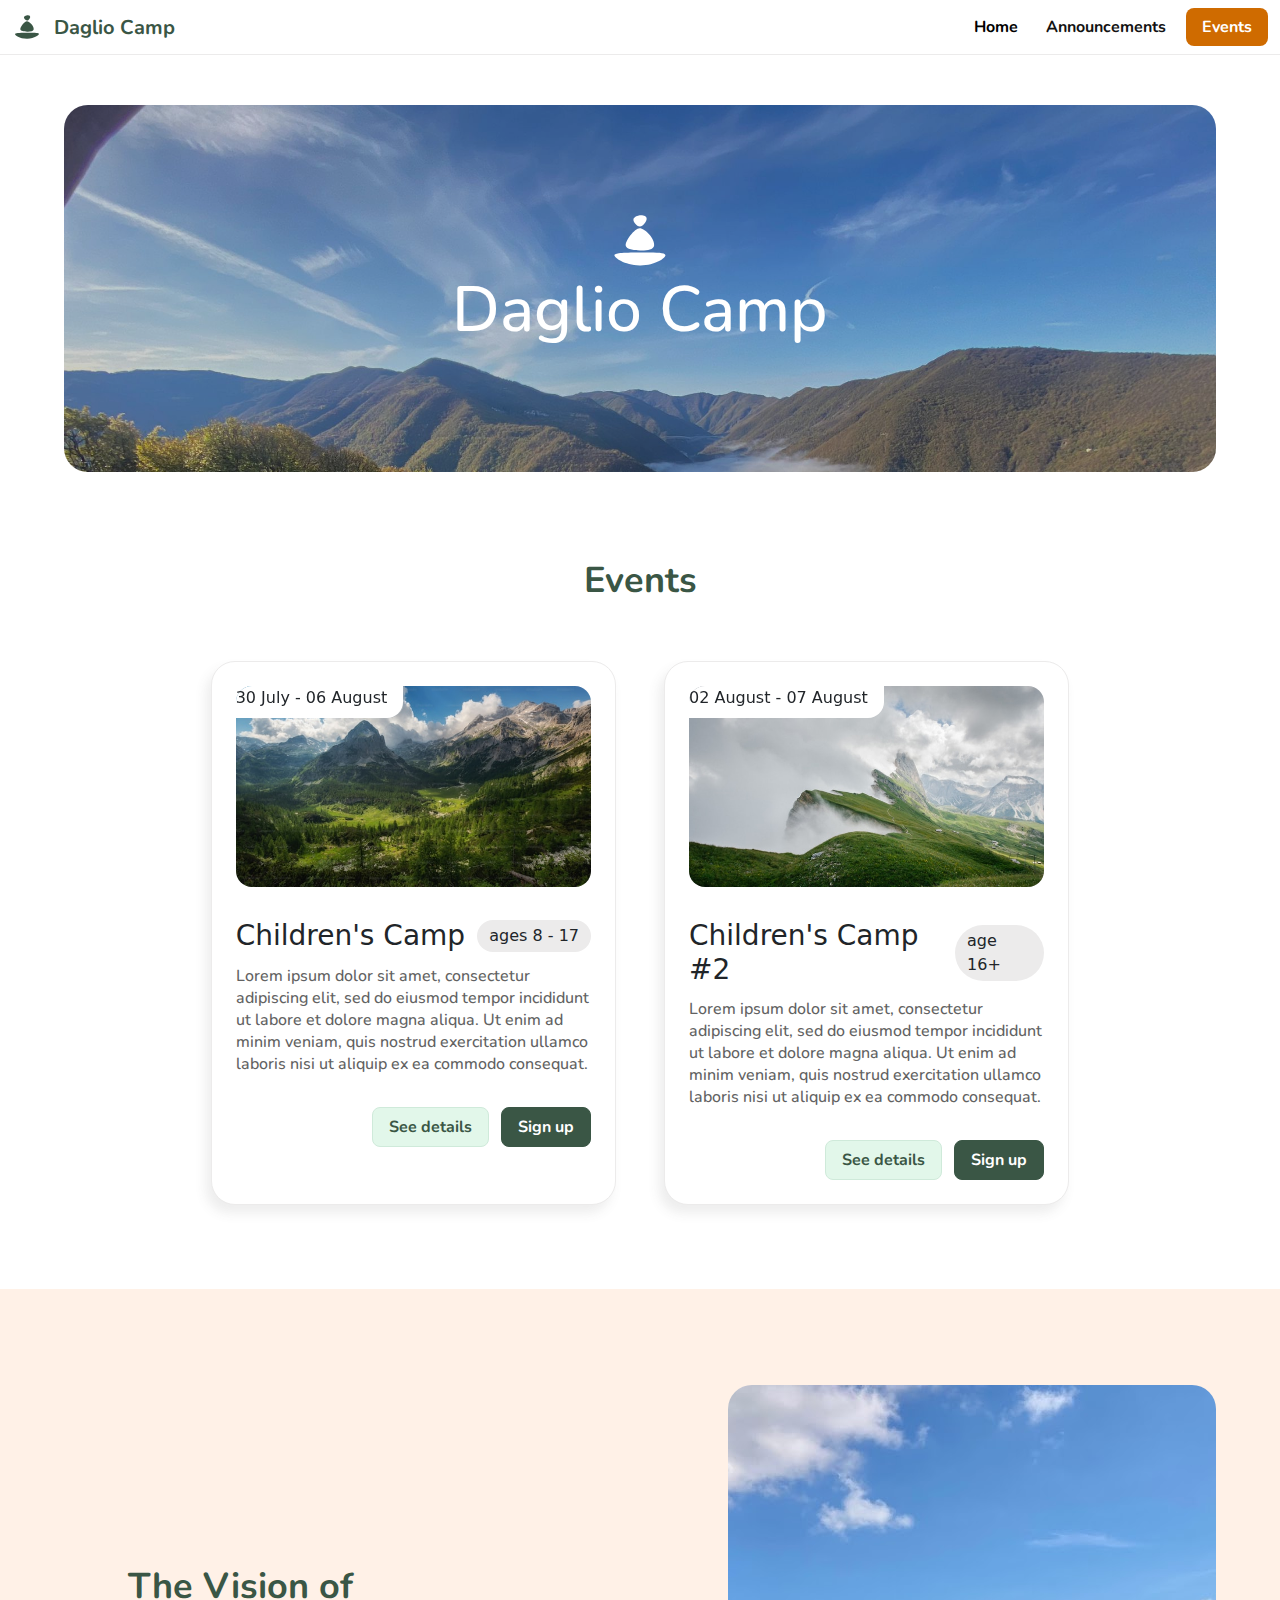
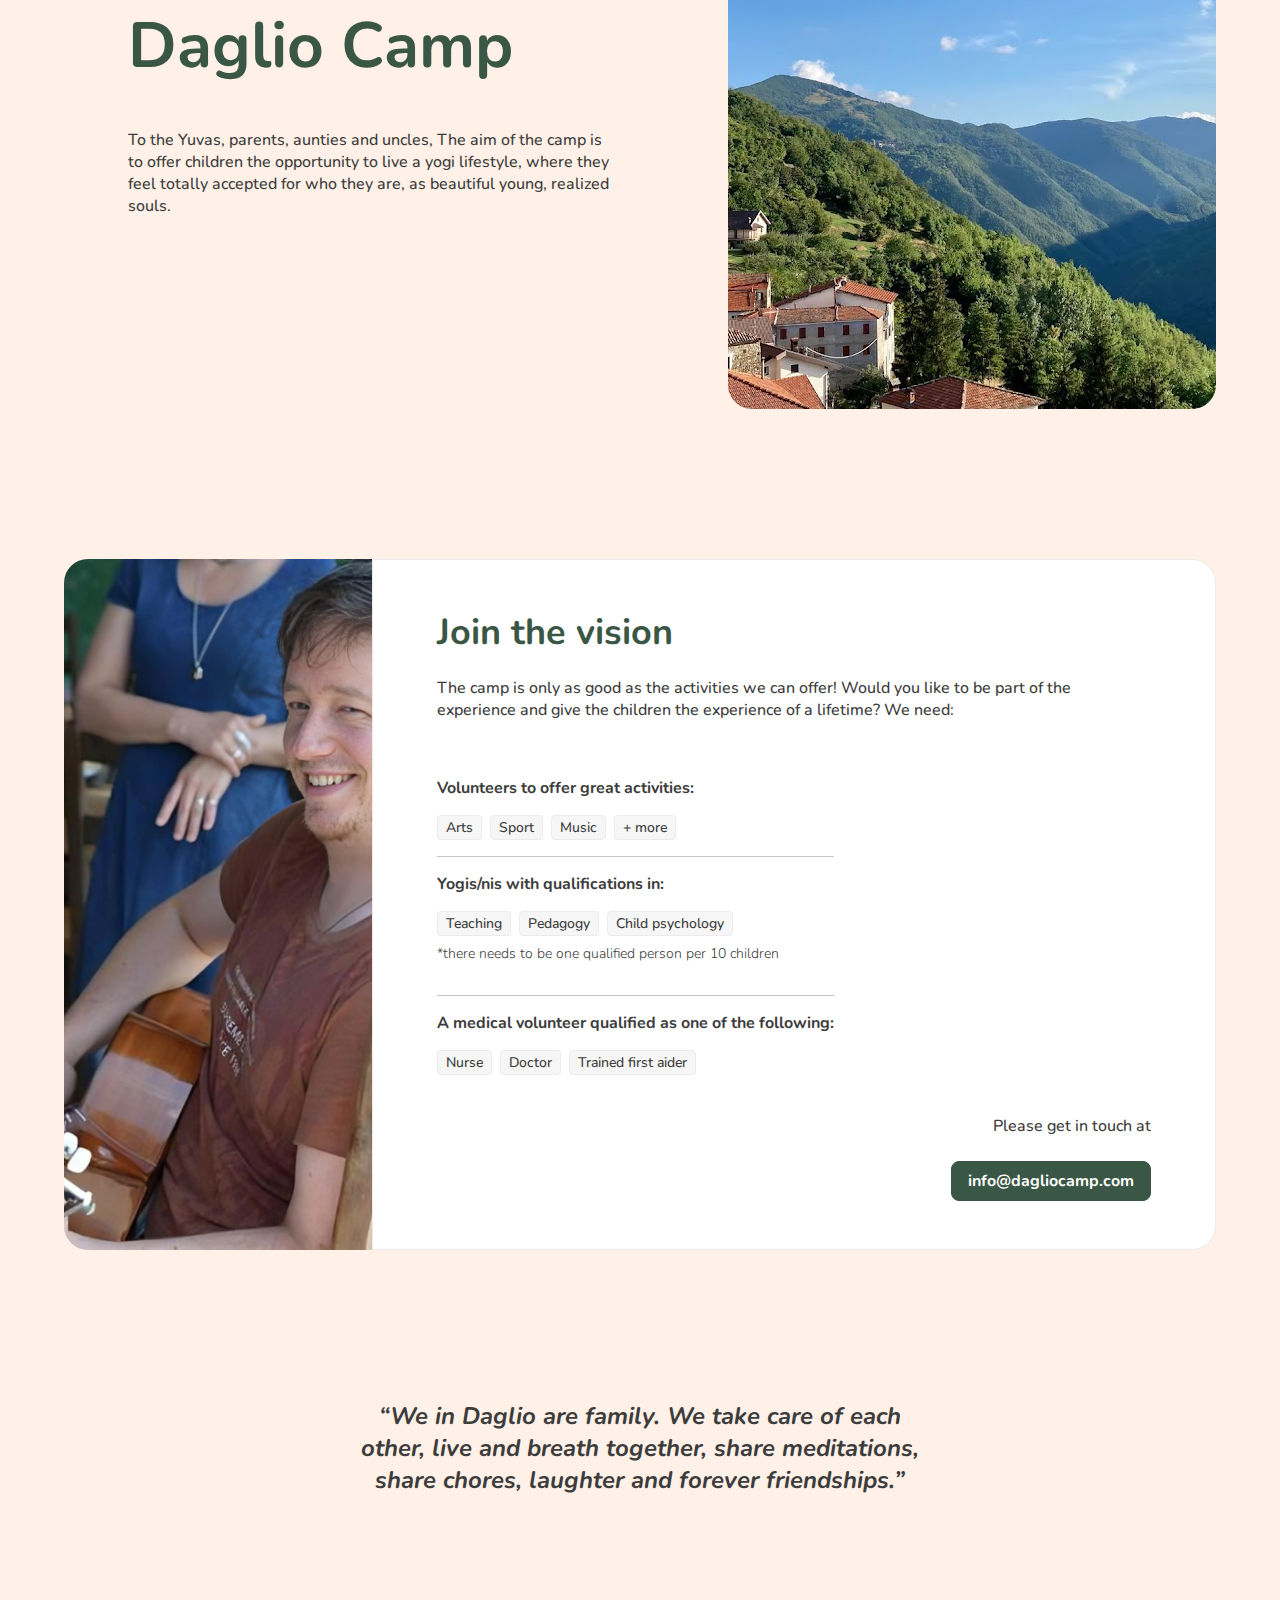
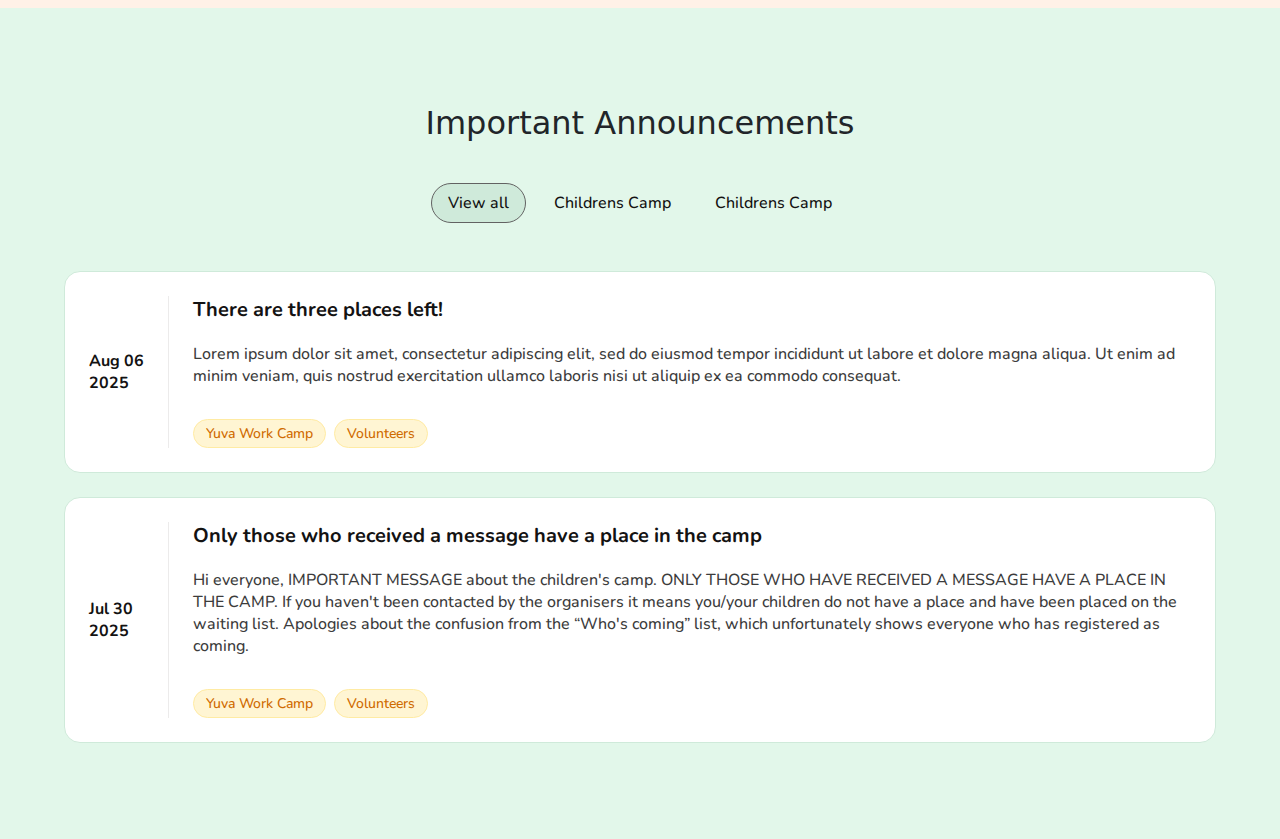
==== index.html @ 2f3e5ca6 "Stable version 1" ====
<!DOCTYPE html>
<html lang="en">

<head>
    <meta charset="UTF-8">
    <meta name="viewport" content="width=device-width, initial-scale=1">
    <!-- TODO: All of these meta tags -->
    <meta name="description" content="Your website description here">
    <meta name="keywords" content="your, keywords, here">
    <meta name="author" content="Your Name">
    <meta http-equiv="X-UA-Compatible" content="IE=edge">
    <meta name="robots" content="index, follow">
    <meta property="og:title" content="Your Website Title">
    <meta property="og:description" content="Your website description here">
    <meta property="og:image" content="your-image-url.jpg">
    <meta property="og:url" content="your-website-url">
    <meta name="twitter:card" content="summary_large_image">

    <title>Daglio Camp</title>

    <!-- Bootstrap 5 CSS -->
    <link href="https://cdn.jsdelivr.net/npm/bootstrap@5.3.2/dist/css/bootstrap.min.css" rel="stylesheet">

    <!-- Custom CSS (Optional) -->
    <link rel="stylesheet" href="./css/reset.css">
    <link rel="stylesheet" href="./css/button-reset.css">
    <link rel="stylesheet" href="./css/web-container.css">
    <link rel="stylesheet" href="./css/flex.css">
    <link rel="stylesheet" href="./css/navbar.css">
    <link rel="stylesheet" href="./css/index.css">

    <!-- Favicon -->
    <!-- <link rel="icon" type="image/png" href="favicon.png"> -->
</head>

<body>
    <!-- Navbar -->
    <nav class="navbar navbar-expand-lg sticky-top">
        <div class="container-xxl">
            <a class="navbar-brand" href="#">
                <img src="./assets/logo.svg" alt="Logo" width="30" height="24" class="d-inline-block align-text-top">
                Daglio Camp
            </a>
            <button class="navbar-toggler ms-auto" type="button" data-bs-toggle="collapse"
                data-bs-target="#navbarTogglerDemo03" aria-controls="navbarTogglerDemo03" aria-expanded="false"
                aria-label="Toggle navigation">
                <span class="navbar-toggler-icon"></span>
            </button>
            <div class="collapse navbar-collapse" id="navbarTogglerDemo03">
                <ul class="navbar-nav ms-auto">
                    <li class="nav-item">
                        <a class="nav-link active" href="#">Home</a>
                    </li>
                    <li class="nav-item">
                        <a class="nav-link" href="#announcements">Announcements</a>
                    </li>
                    <li class="nav-item">
                        <a class="nav-link-main" href="#events">Events</a>
                    </li>
                </ul>
            </div>
        </div>
    </nav>
    <!-- End Nav -->

    <div id="web-container">
        <!-- <img src="./assets/logo-background.svg" alt="" id="background-img-1">
        <img src="./assets/logo-background.svg" alt="" id="background-img-2"> -->
        <!-- Hero Section -->
        <section>
            <div id="hero-card">
                <img src="./assets/logo-hero.svg" alt="logo">
                <h1>Daglio Camp</h1>
            </div>
        </section>
        <!-- End Hero Section -->
        <!-- Events -->
        <section id="events" class="flex-all-center flex-column gap-xxx-large">
            <h2>Events</h2>
            <div class="event-tile-container wrap">
                <div class="event-tile">
                    <div class="event-tile-header">
                        <span class="event-tile-date">30 July - 06 August</span>
                        <div class="event-tile-background"></div>
                    </div>
                    <div class="event-tile-content">
                        <div class="event-tile-title-section">
                            <h3 class="event-tile-title">Children's Camp</h3>
                            <span class="tag event-tile-age-restriction">ages 8 - 17</span>
                        </div>
                        <p class="event-tile-body-text">Lorem ipsum dolor sit amet, consectetur adipiscing elit, sed do
                            eiusmod tempor incididunt ut
                            labore et dolore magna aliqua. Ut enim ad minim veniam, quis nostrud exercitation ullamco
                            laboris nisi ut aliquip ex ea commodo consequat.</p>
                    </div>
                    <div class="event-tile-buttons">
                        <a href="./pages/childrens-camp-1/childrens-camp-1.html"><button class="btn btn-secondary">See details</button></a>
                        <a href="./pages/childrens-camp-1/childrens-camp-1-reg.html"><button class="btn btn-primary">Sign up</button></a>
                    </div>
                </div>
                <div class="event-tile">
                    <div class="event-tile-header">
                        <span class="event-tile-date">02 August - 07 August</span>
                        <div class="event-tile-background"></div>
                    </div>
                    <div class="event-tile-content">
                        <div class="event-tile-title-section">
                            <h3 class="event-tile-title">Children's Camp #2</h3>
                            <span class="tag event-tile-age-restriction">age 16+</span>
                        </div>
                        <p class="event-tile-body-text">Lorem ipsum dolor sit amet, consectetur adipiscing elit, sed do
                            eiusmod tempor incididunt ut
                            labore et dolore magna aliqua. Ut enim ad minim veniam, quis nostrud exercitation ullamco
                            laboris nisi ut aliquip ex ea commodo consequat.</p>
                    </div>
                    <div class="event-tile-buttons">
                        <button class="btn btn-secondary">See details</button>
                        <button class="btn btn-primary">Sign up</button>
                    </div>
                </div>
            </div>
        </section>
        <!-- End Events -->
        <!-- Vision of Daglio -->
        <section id="vision-of-daglio">
            <div id="vision-of-daglio-container">
                <div id="vision-of-daglio-text-container">
                    <div id="vision-of-daglio-title-container">
                        <span>The Vision of</span>
                        <h2>Daglio Camp</h2>
                    </div>
                    <p>To the Yuvas, parents, aunties and uncles,
                        The aim of the camp is to offer children the opportunity to live a yogi lifestyle, where
                        they
                        feel totally accepted for who they are, as beautiful young, realized souls. </p>
                </div>
                <div id="vision-of-daglio-image-container"></div>
            </div>
            <div id="join-the-vision-card">
                <div id="join-the-vision-card-img"></div>
                <div id="join-the-vision-card-content">
                    <div id="join-the-vision-card-text">
                        <h3>Join the vision</h3>
                        <p>The camp is only as good as the activities we can offer! Would you like to be part of the
                            experience and give the children the experience of a lifetime? We need:</p>
                    </div>
                    <div id="join-the-vision-activities-container">
                        <div class="join-the-vision-activity">
                            <h4>Volunteers to offer great activities:</h4>
                            <div class="join-the-vision-activity-tags-container">
                                <span class="activity-tag">Arts</span>
                                <span class="activity-tag">Sport</span>
                                <span class="activity-tag">Music</span>
                                <span class="activity-tag">+ more</span>
                            </div>
                        </div>
                        <hr>
                        <div class="join-the-vision-activity">
                            <h4>Yogis/nis with qualifications in:</h4>
                            <div class="join-the-vision-activity-tags-container">
                                <span class="activity-tag">Teaching</span>
                                <span class="activity-tag">Pedagogy</span>
                                <span class="activity-tag">Child psychology</span>
                            </div>
                            <p>*there needs to be one qualified person per 10 children</p>
                        </div>
                        <hr>
                        <div class="join-the-vision-activity">
                            <h4>A medical volunteer qualified as one of the following:</h4>
                            <div class="join-the-vision-activity-tags-container">
                                <span class="activity-tag">Nurse</span>
                                <span class="activity-tag">Doctor</span>
                                <span class="activity-tag">Trained first aider</span>
                            </div>
                        </div>
                    </div>
                    <div id="join-the-vision-info-container">
                        <p>Please get in touch at</p>
                        <button href="mailto:info@dagliocamp.com" class="btn btn-primary">info@dagliocamp.com</button>
                    </div>
                </div>
            </div>
            <p id="join-the-vision-quote">
                “We in Daglio are family. We take care of each other, live and breath together, share meditations,
                share
                chores, laughter and forever friendships.”
            </p>
        </section>
        <!-- End Vision of Daglio -->
        <!-- Announcements -->
        <section id="announcements">
            <div class="flex-all-center flex-column gap-x-large">
                <h2>Important Announcements</h2>
                <div class="flex-all-center gap-small">
                    <button class="flex-all-center announcement-btn active">View all</button>
                    <button class="flex-all-center announcement-btn">Childrens Camp</button>
                    <button class="flex-all-center announcement-btn">Childrens Camp</button>
                </div>
            </div>
            <div class="flex-all-center flex-column gap-large">
                <div class="announcement-card">
                    <div class="announcement-card-date">
                        <span>Aug 06 2025</span>
                    </div>
                    <div class="announcement-card-content">
                        <div class="announcement-card-text">
                            <h3>There are three places left!</h3>
                            <p>Lorem ipsum dolor sit amet, consectetur adipiscing elit, sed do eiusmod tempor
                                incididunt ut labore et dolore magna aliqua. Ut enim ad minim veniam, quis nostrud
                                exercitation ullamco laboris nisi ut aliquip ex ea commodo consequat.</p>
                        </div>
                        <div class="announcement-tags wrap">
                            <span class="announcement-tag">Yuva Work Camp</span>
                            <span class="announcement-tag">Volunteers</span>
                        </div>
                    </div>
                </div>
                <div class="announcement-card">
                    <div class="announcement-card-date">
                        <span>Jul 30 2025</span>
                    </div>
                    <div class="announcement-card-content">
                        <div class="announcement-card-text">
                            <h3>Only those who received a message have a place in the camp</h3>
                            <p>Hi everyone, IMPORTANT MESSAGE about the children's camp. ONLY THOSE WHO HAVE RECEIVED A
                                MESSAGE HAVE A PLACE IN THE CAMP. If you haven't been contacted by the organisers it
                                means you/your children do not have a place and have been placed on the waiting list.
                                Apologies about the confusion from the “Who's coming” list, which unfortunately shows
                                everyone who has registered as coming.</p>
                        </div>
                        <div class="announcement-tags wrap">
                            <span class="announcement-tag">Yuva Work Camp</span>
                            <span class="announcement-tag">Volunteers</span>
                        </div>
                    </div>
                </div>
            </div>
        </section>
        <!-- End Announcements -->
    </div>


    <!-- Bootstrap 5 JavaScript Bundle with Popper -->
    <script src="https://cdn.jsdelivr.net/npm/bootstrap@5.3.2/dist/js/bootstrap.bundle.min.js"></script>

    <!-- Custom JavaScript (Optional) -->
    <!-- <script src="script.js"></script> -->
</body>

</html>
---- css/web-container.css ----
/* Web layout rooles */
#web-container {
    display: flex;
    flex-direction: column;
    justify-content: center;
    align-items: center;
    gap: 84px;
    margin-top: 50px;
}

#web-container>section {
    position: relative;
    padding-left: var(--huge, 64px);
    padding-right: var(--huge, 64px);
    width: 100%;
    max-width: 1440px;
}

#web-container>section::before {
    content: '';
    position: absolute;
    top: 0;
    left: 50%;
    transform: translateX(-50%);
    width: 100vw;
    height: 100%;
    background-color: inherit;
    z-index: -1;
}
---- css/flex.css ----
.flex {
    display: flex;
}

.flex-all-center {
    display: flex;
    align-items: center;
    justify-content: center;
}

.flex-column {
    flex-direction: column;
}

.wrap {
    flex-wrap: wrap;
}

.flex-align-center {
    align-items: center;
}

.flex-justify-start {
    justify-content: flex-start;
}
.flex-justify-end {
    justify-content: flex-end;
}

.gap-xxx-large {
    gap: var(--xxx-large, 48px);
}

.gap-x-large {
    gap: var(--x-large, 32px);
}

.gap-large {
    gap: var(--large, 24px);
}

.gap-small {
    gap: var(--small, 12px);
}
---- css/navbar.css ----
@import url('https://fonts.googleapis.com/css2?family=Nunito:ital,wght@0,200..1000;1,200..1000&display=swap');

*,
hr {
    margin: 0;
}

nav {
    border-bottom: 1px solid var(--Neutrals-lighter-grey, #ECEBEB);
    background: var(--Neutrals-white, #FFF);
}

.navbar-brand {
    display: flex;
    align-items: center;
    gap: var(--small, 12px);

    color: var(--Secondary-darkest, #3A5645);
    text-align: center;

    /* Bold/heading */
    font-family: Nunito;
    font-size: var(--Font-size-heading, 20px);
    font-style: normal;
    font-weight: 700;
    line-height: normal;
}

.navbar-nav {
    display: flex;
    align-items: center;
    gap: var(--small, 12px);
}

.nav-link {
    display: flex;
    padding: var(--x-small, 8px) var(--medium, 16px);
    justify-content: center;
    align-items: center;

    color: var(--Neutrals-black, #131212);

    /* Bold/body-l */
    font-family: Nunito;
    font-size: var(--Font-size-body-l, 16px);
    font-style: normal;
    font-weight: 700;
    line-height: normal;
}

.nav-link-main {
    display: flex;
    padding: var(--x-small, 8px) var(--medium, 16px);
    justify-content: center;
    align-items: center;
    text-decoration: none;

    border-radius: var(--medium, 8px);
    background: var(--Primary-darkest, #CF6B00);

    color: var(--Neutrals-white, #FFF);

    /* Bold/body-l */
    font-family: Nunito;
    font-size: var(--Font-size-body-l, 16px);
    font-style: normal;
    font-weight: 700;
    line-height: normal;
}
---- css/index.css ----
#background-img-1 {
    position: absolute;
    top: 200px;
    right: -600px;
}

#background-img-2 {
    position: absolute;
    top: 300px;
    left: -800px;
}

section#vision-of-daglio {
    display: flex;
    padding-top: 96px;
    padding-bottom: 96px;
    flex-direction: column;
    align-items: center;
    gap: 150px;

    background: var(--Tertiary-light, #FFF1E7);
}

#vision-of-daglio-container {
    display: flex;
    align-items: flex-start;
    gap: 48px;
    align-self: stretch;
}

#vision-of-daglio-text-container {
    display: flex;
    padding: 0px var(--huge, 64px);
    flex-direction: column;
    justify-content: center;
    align-items: flex-start;
    gap: var(--xx-large, 40px);
    flex: 1 0 0;
    align-self: stretch;
}

section#announcements {
    display: flex;
    padding-top: 96px;
    padding-bottom: 96px;
    margin-top: -84px;
    flex-direction: column;
    align-items: center;
    gap: var(--xxx-large, 48px);

    background: var(--Secondary-light, #E2F7EA);
}

#hero-card {
    position: relative;
    background-image: url('../assets/hero-img.jpeg');
    background-size: cover;
    background-repeat: no-repeat;
    background-position: top;

    width: 100%;
    height: 367px;
    flex-shrink: 0;

    border-radius: var(--large, 24px);

    display: flex;
    flex-direction: column;
    align-items: center;
    justify-content: center;
}

#hero-card::before {
    content: '';
    position: absolute;
    top: 0;
    left: 0;
    width: 100%;
    height: 100%;
    background-color: rgba(0, 0, 0, 0.2);
    border-radius: var(--large, 24px);
    z-index: 1;
}

#hero-card img,
#hero-card h1 {
    position: relative;
    z-index: 2;
}

#hero-card img {
    width: 52.038px;
    height: 50.692px;
    flex-shrink: 0;
}

#hero-card h1 {
    color: var(--Neutrals-white, #FFF);
    text-align: center;
    font-family: Nunito;
    font-size: 64px;
    font-style: normal;
    font-weight: 500;
    line-height: normal;
}

section#events h2 {
    color: var(--Secondary-darkest, #3A5645);
    text-align: center;

    /* Bold/heading-l */
    font-family: Nunito;
    font-size: var(--Font-size-heading-l, 36px);
    font-style: normal;
    font-weight: 700;
    line-height: normal;
}

.event-tile-container {
    display: flex;
    justify-content: center;
    align-items: flex-start;
    gap: var(--xxx-large, 48px);
    align-self: stretch;
}

.event-tile {
    display: flex;
    width: 405.333px;
    padding: var(--large, 24px);
    flex-direction: column;
    align-items: flex-start;
    gap: var(--x-large, 32px);
    align-self: stretch;

    border-radius: var(--large, 24px);
    border: 1px solid var(--Neutrals-lighter-grey, #ECEBEB);
    background: var(--Neutrals-white, #FFF);
    box-shadow: -5px 8px 11.6px 0px rgba(74, 74, 74, 0.10);
}

.event-tile-header {
    position: relative;
    width: 100%;
}

.event-tile-date {
    position: absolute;
    top: 0;
    left: 0;

    display: flex;
    padding: 0px var(--Font-size-body-l, 16px) var(--x-small, 8px) 0px;
    align-items: center;

    border-radius: var(--medium-l, 16px) 0px;
    background: var(--Neutrals-white, #FFF);
    backdrop-filter: blur(13.850000381469727px);

    z-index: 1;
}

.event-tile-background {
    width: 100%;

    height: 201px;
    align-self: stretch;

    border-radius: var(--medium-l, 16px);
    background-image: url('../assets/card-1.jpeg');
    background-size: cover;
    background-repeat: no-repeat;
    background-position: top;
}

.event-tile:last-child .event-tile-background {
    background-image: url('../assets/card-2.jpeg');
}

.event-tile-content {
    display: flex;
    flex-direction: column;
    gap: var(--Font-size-body-s, 12px);
}

.event-tile-title-section {
    display: flex;
    justify-content: space-between;
    align-items: center;
}

.event-tile-title {
    margin: 0;
}

.tag {
    display: flex;
    padding: var(--tiny, 4px) var(--small, 12px);
    justify-content: center;
    align-items: center;

    border-radius: var(--x-large, 100px);
    background: var(--Neutrals-lighter-grey, #ECEBEB);
}

.event-tile-body-text {
    /* display: -webkit-box;
    -webkit-box-orient: vertical;
    -webkit-line-clamp: 3;
    align-self: stretch;
    overflow: hidden; */
    color: var(--Neutrals-dark-grey, #626262);
    text-overflow: ellipsis;

    /* Medium/body-l */
    font-family: Nunito;
    font-size: var(--Font-size-body-l, 16px);
    font-style: normal;
    font-weight: 500;
    line-height: normal;

    margin-bottom: 0;
}

.event-tile-buttons {
    display: flex;
    justify-content: flex-end;
    align-items: flex-start;
    gap: var(--small, 12px);
    align-self: stretch;
}

#vision-of-daglio-title-container span {
    color: var(--Secondary-darkest, #3A5645);
    font-family: Nunito;
    font-size: var(--Font-size-heading-l, 36px);
    font-style: normal;
    font-weight: 700;
    line-height: normal;
}

#vision-of-daglio-title-container h2 {
    color: var(--Secondary-darkest, #3A5645);
    font-family: Nunito;
    font-size: 64px;
    font-style: normal;
    font-weight: 700;
    line-height: 70px;
}

#vision-of-daglio-text-container p {
    display: -webkit-box;
    -webkit-box-orient: vertical;
    -webkit-line-clamp: 17;
    align-self: stretch;

    overflow: hidden;
    color: var(--Neutrals-darkest-grey, #3C3C3C);
    text-overflow: ellipsis;

    /* Medium/body-l */
    font-family: Nunito;
    font-size: var(--Font-size-body-l, 16px);
    font-style: normal;
    font-weight: 500;
    line-height: normal;
}

#vision-of-daglio-image-container {
    height: 624px;
    flex: 1 0 0;

    border-radius: var(--large, 24px);
    /* background: url(<path-to-image>) lightgray 50% / cover no-repeat; */
    background-image: url('../assets/daglio-vision.png');
    background-size: cover;
    background-repeat: no-repeat;
    background-position: top;
}

#join-the-vision-card {
    display: flex;
    justify-content: center;
    align-items: flex-start;
    align-self: stretch;
}

#join-the-vision-card-img {
    width: 499px;
    align-self: stretch;

    border-radius: var(--large, 24px) 0px 0px var(--large, 24px);
    /* background: url(<path-to-image>) lightgray 50% / cover no-repeat; */
    background-image: url('../assets/join-daglio.png');
    background-size: cover;
    background-repeat: no-repeat;
    background-position: top;
}

#join-the-vision-card-content {
    display: flex;
    /* width: 688px; */
    /* TODO: Fix this */
    padding: var(--xxx-large, 48px) var(--huge, 64px);
    flex-direction: column;
    justify-content: center;
    align-items: flex-start;
    gap: var(--xx-large, 40px);

    border-radius: 0px var(--large, 24px) var(--large, 24px) 0px;
    border: 1px solid var(--Neutrals-lighter-grey, #ECEBEB);
    background: var(--Neutrals-white, #FFF);
}

#join-the-vision-card-text {
    display: flex;
    flex-direction: column;
    align-items: flex-start;
    gap: var(--small, 12px);
    align-self: stretch;
}

#join-the-vision-card-text h3 {
    color: var(--Secondary-darkest, #3A5645);
    text-align: center;

    /* Bold/heading-l */
    font-family: Nunito;
    font-size: var(--Font-size-heading-l, 36px);
    font-style: normal;
    font-weight: 700;
    line-height: normal;
}

#join-the-vision-card-text p {
    display: -webkit-box;
    -webkit-box-orient: vertical;
    -webkit-line-clamp: 17;
    align-self: stretch;

    overflow: hidden;
    color: var(--Neutrals-darkest-grey, #3C3C3C);
    text-overflow: ellipsis;

    /* Medium/body-l */
    font-family: Nunito;
    font-size: var(--Font-size-body-l, 16px);
    font-style: normal;
    font-weight: 500;
    line-height: normal;
}

#join-the-vision-activities-container {
    display: flex;
    /* width: 410px; */
    flex-direction: column;
    align-items: flex-start;
    gap: var(--medium, 16px);
}

.join-the-vision-activity {
    display: flex;
    flex-direction: column;
    align-items: flex-start;
    gap: var(--x-small, 8px);
}

.join-the-vision-activity h4 {
    display: -webkit-box;
    -webkit-box-orient: vertical;
    -webkit-line-clamp: 17;

    overflow: hidden;
    color: var(--Neutrals-darkest-grey, #3C3C3C);
    text-overflow: ellipsis;

    /* Bold/body-l */
    font-family: Nunito;
    font-size: var(--Font-size-body-l, 16px);
    font-style: normal;
    font-weight: 700;
    line-height: normal;
}

.join-the-vision-activity-tags-container {
    display: flex;
    align-items: flex-start;
    gap: var(--x-small, 8px);
}

.activity-tag {
    display: flex;
    padding: var(--xx-small, 2px) var(--x-small, 8px);
    justify-content: center;
    align-items: center;

    border-radius: var(--small, 4px);
    border: 1px solid var(--Neutrals-lighter-grey, #ECEBEB);
    background: var(--Neutrals-grey-white, #F6F6F6);

    color: var(--Neutrals-darkest-grey, #3C3C3C);

    /* Medium/body */
    font-family: Nunito;
    font-size: var(--Font-size-body, 14px);
    font-style: normal;
    font-weight: 500;
    line-height: normal;
}

.join-the-vision-activity p {
    display: -webkit-box;
    -webkit-box-orient: vertical;
    -webkit-line-clamp: 17;

    overflow: hidden;
    color: var(--Neutrals-darkest-grey, #3C3C3C);
    text-overflow: ellipsis;

    /* Light/body */
    font-family: Nunito;
    font-size: var(--Font-size-body, 14px);
    font-style: normal;
    font-weight: 300;
    line-height: normal;
}

#join-the-vision-activities-container hr {
    width: 100%;
    height: 1px;

    background: var(--Neutrals-lighter-grey, #ECEBEB);
}

#join-the-vision-info-container {
    display: flex;
    flex-direction: column;
    justify-content: center;
    align-items: flex-end;
    gap: var(--x-small, 8px);
    align-self: stretch;
}

#join-the-vision-info-container p {
    display: -webkit-box;
    -webkit-box-orient: vertical;
    -webkit-line-clamp: 17;

    overflow: hidden;
    color: var(--Neutrals-darkest-grey, #3C3C3C);
    text-overflow: ellipsis;

    /* Medium/body-l */
    font-family: Nunito;
    font-size: var(--Font-size-body-l, 16px);
    font-style: normal;
    font-weight: 500;
    line-height: normal;
}

#join-the-vision-quote {
    display: -webkit-box;
    -webkit-box-orient: vertical;
    -webkit-line-clamp: 17;
    flex: 1 0 0;

    max-width: 580px;
    color: var(--Neutrals-darkest-grey, #3C3C3C);
    text-align: center;
    text-overflow: ellipsis;

    /* Bold/heading-m */
    font-family: Nunito;
    font-size: var(--Font-size-heading-m, 24px);
    font-style: italic;
    font-weight: 700;
    line-height: normal;
}

.announcement-btn {
    padding: var(--x-small, 8px) var(--medium, 16px);
    border-radius: var(--x-large, 100px);
    border: none;
    background: none;

    color: var(--Neutrals-black, #131212);

    /* Medium/body-l */
    font-family: Nunito;
    font-size: var(--Font-size-body-l, 16px);
    font-style: normal;
    font-weight: 500;
    line-height: normal;
}

.announcement-btn.active {
    border: 1px solid var(--Neutrals-dark-grey, #626262);
    background: var(--Secondary-default, #CFEADA);
}

.announcement-card {
    display: flex;
    width: 100%;
    padding: var(--large, 24px);
    align-items: flex-start;
    gap: var(--large, 24px);

    border-radius: var(--medium-l, 16px);
    border: 1px solid var(--Secondary-default, #CFEADA);
    background: var(--Neutrals-white, #FFF);
}

.announcement-card-date {
    display: flex;
    width: 80px;
    padding-right: var(--large, 24px);
    justify-content: center;
    align-items: center;
    gap: 10px;
    flex-shrink: 0;
    align-self: stretch;

    border-right: 1px solid var(--Neutrals-lighter-grey, #ECEBEB);

    color: var(--Neutrals-black, #131212);

    /* Bold/body-l */
    font-family: Nunito;
    font-size: var(--Font-size-body-l, 16px);
    font-style: normal;
    font-weight: 700;
    line-height: normal;
}

.announcement-card-content {
    display: flex;
    flex-direction: column;
    align-items: flex-start;
    gap: var(--medium, 16px);
    flex: 1 0 0;
}

.announcement-card-text {
    display: flex;
    flex-direction: column;
    align-items: flex-start;
    gap: var(--small, 12px);
    align-self: stretch;
}

.announcement-card-text h3 {
    color: var(--Neutrals-black, #131212);

    /* Bold/heading */
    font-family: Nunito;
    font-size: var(--Font-size-heading, 20px);
    font-style: normal;
    font-weight: 700;
    line-height: normal;
}

.announcement-card-text p {
    color: var(--Neutrals-darkest-grey, #3C3C3C);
    text-overflow: ellipsis;

    /* Medium/body-l */
    font-family: Nunito;
    font-size: var(--Font-size-body-l, 16px);
    font-style: normal;
    font-weight: 500;
    line-height: normal;
}

.announcement-tags {
    display: flex;
    align-items: flex-start;
    gap: var(--x-small, 8px);
}

.announcement-tag {
    display: flex;
    padding: var(--tiny, 4px) var(--small, 12px);
    justify-content: center;
    align-items: center;

    border-radius: var(--x-large, 100px);
    border: 1px solid var(--Primary-default, #FFEBA3);
    background: var(--Primary-light, #FFF5D3);

    color: var(--Primary-darkest, #CF6B00);

    /* Medium/body */
    font-family: Nunito;
    font-size: var(--Font-size-body, 14px);
    font-style: normal;
    font-weight: 500;
    line-height: normal;
}
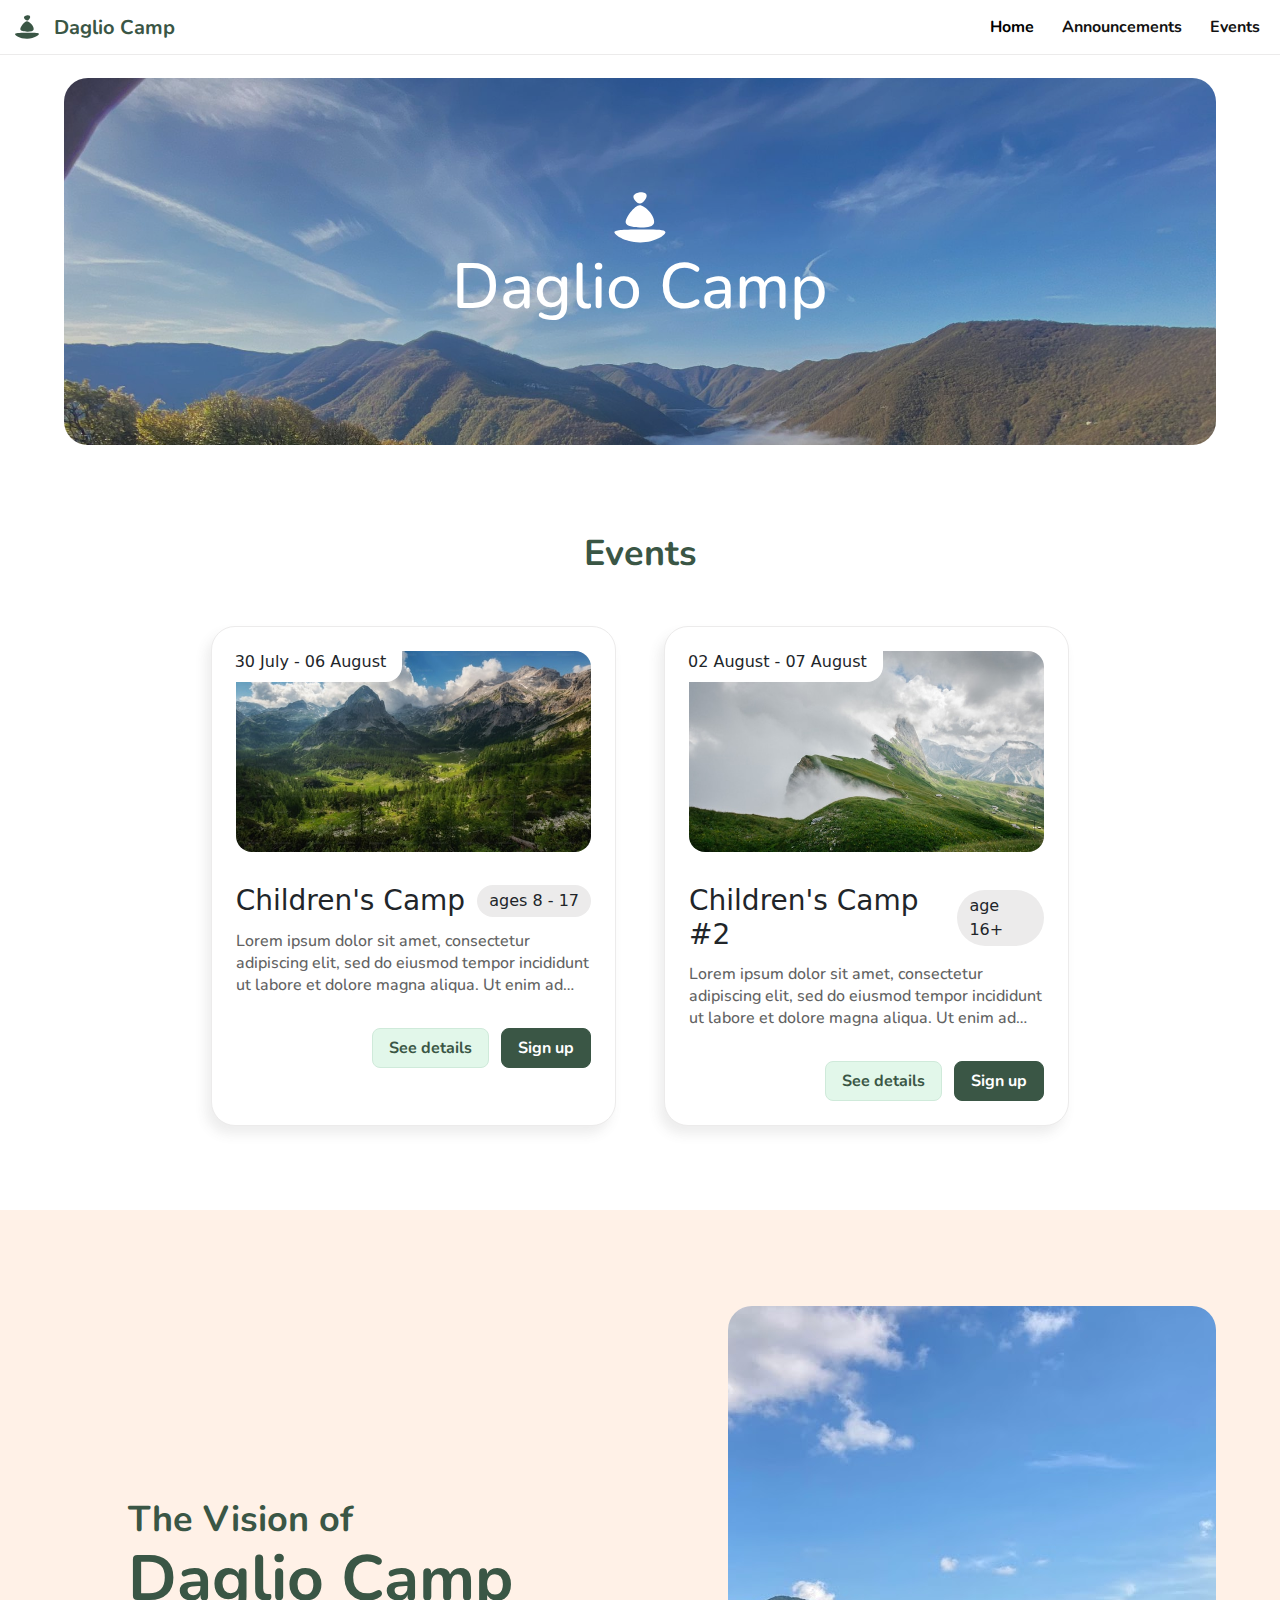
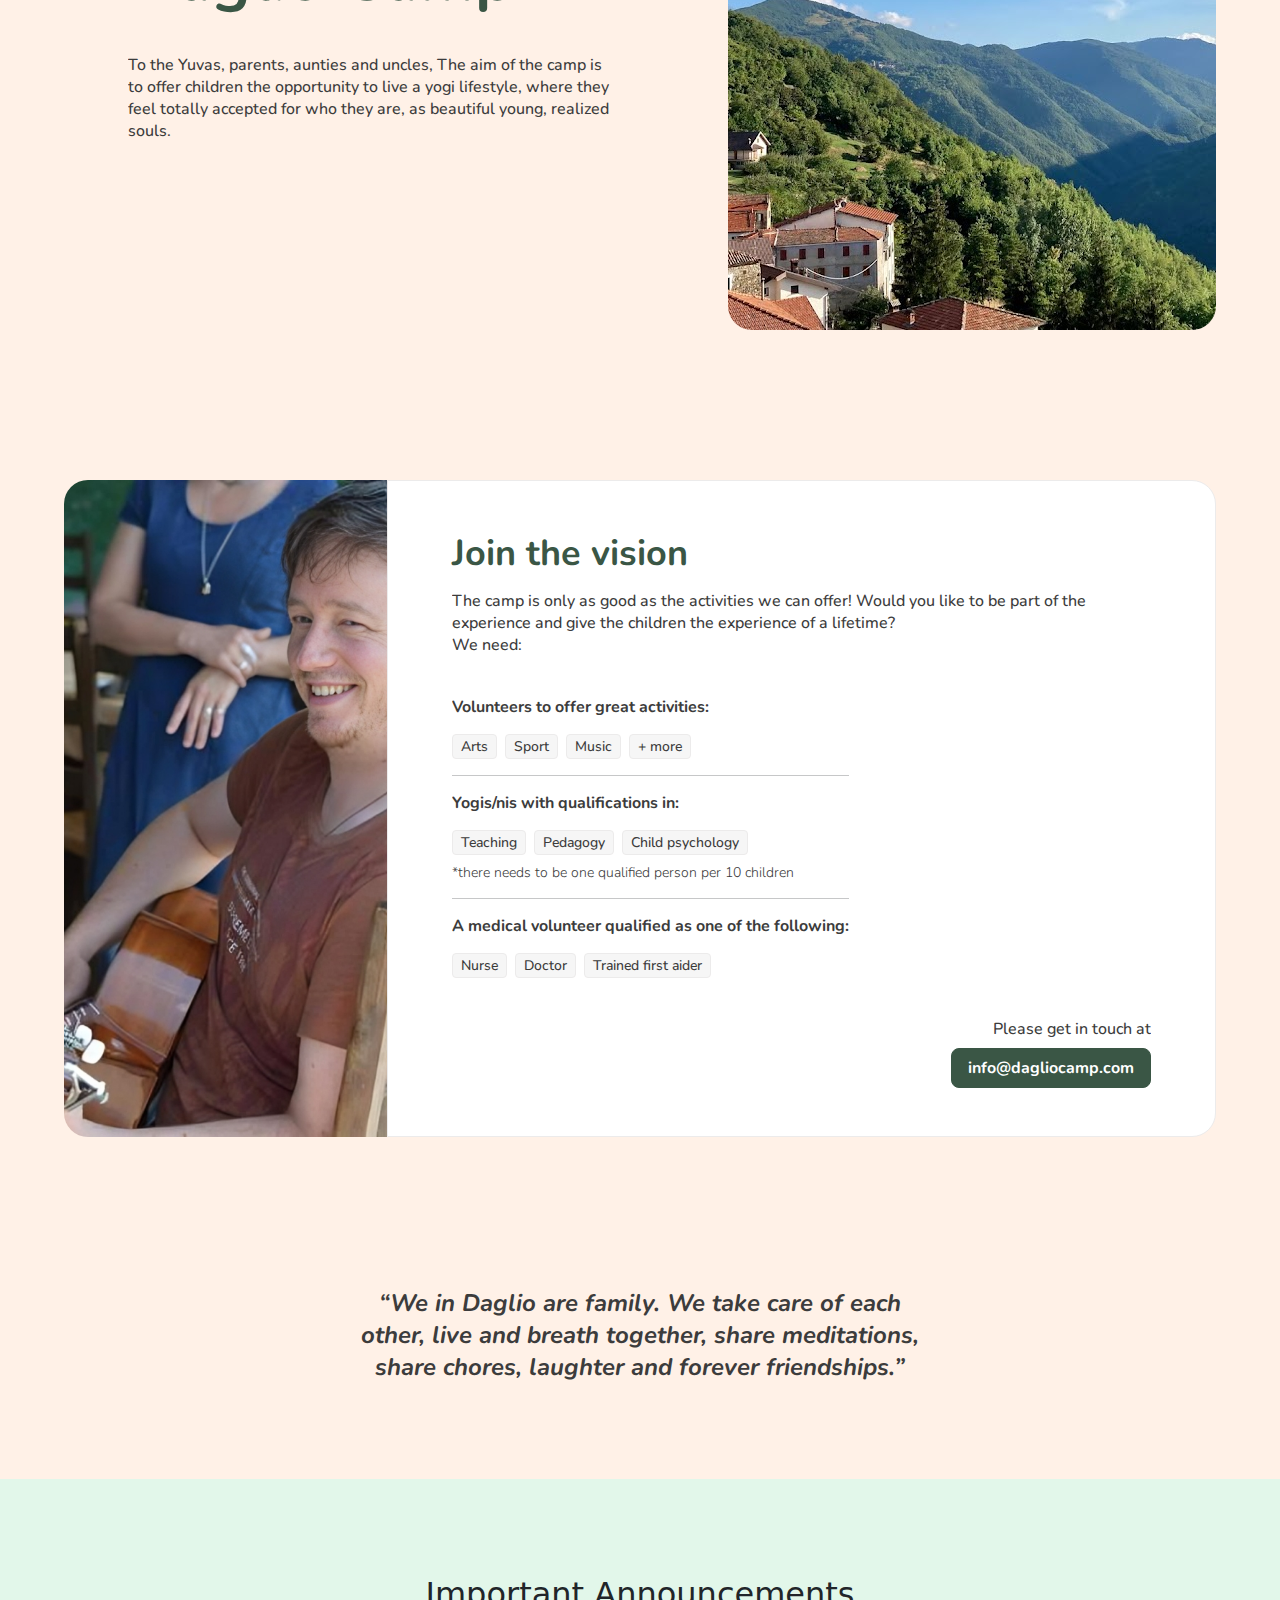
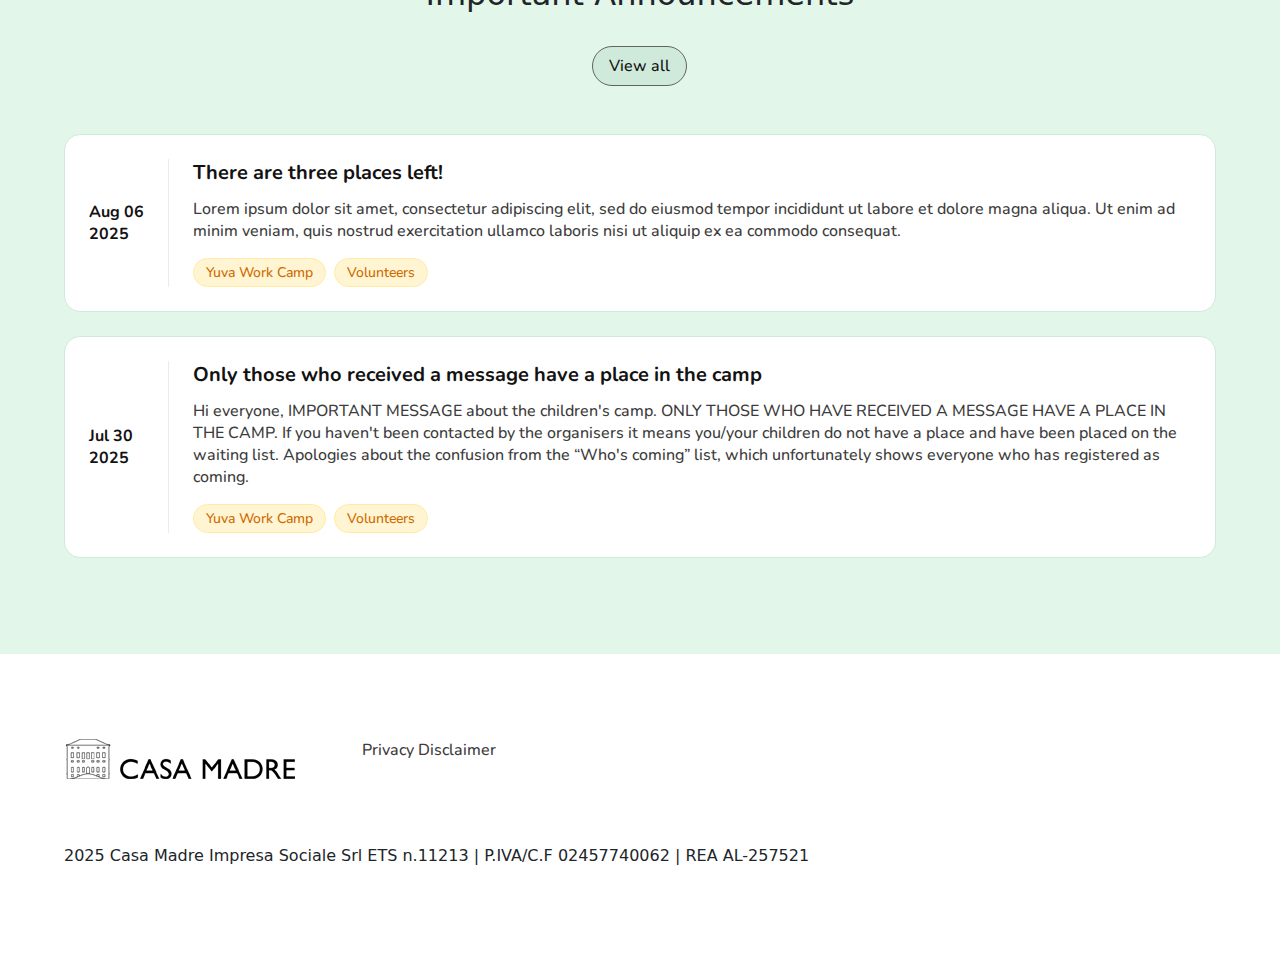
==== commit 12ce8f76: "Responsive design + footer" ====
--- a/index.html
+++ b/index.html
@@ -55,7 +55,7 @@
                         <a class="nav-link" href="#announcements">Announcements</a>
                     </li>
                     <li class="nav-item">
-                        <a class="nav-link-main" href="#events">Events</a>
+                        <a class="nav-link" href="#events">Events</a>
                     </li>
                 </ul>
             </div>
@@ -67,7 +67,7 @@
         <!-- <img src="./assets/logo-background.svg" alt="" id="background-img-1">
         <img src="./assets/logo-background.svg" alt="" id="background-img-2"> -->
         <!-- Hero Section -->
-        <section>
+        <section id="hero-section">
             <div id="hero-card">
                 <img src="./assets/logo-hero.svg" alt="logo">
                 <h1>Daglio Camp</h1>
@@ -76,7 +76,9 @@
         <!-- End Hero Section -->
         <!-- Events -->
         <section id="events" class="flex-all-center flex-column gap-xxx-large">
-            <h2>Events</h2>
+            <div class="full-width">
+                <h2>Events</h2>
+            </div>
             <div class="event-tile-container wrap">
                 <div class="event-tile">
                     <div class="event-tile-header">
@@ -84,7 +86,7 @@
                         <div class="event-tile-background"></div>
                     </div>
                     <div class="event-tile-content">
-                        <div class="event-tile-title-section">
+                        <div class="event-tile-title-section wrap">
                             <h3 class="event-tile-title">Children's Camp</h3>
                             <span class="tag event-tile-age-restriction">ages 8 - 17</span>
                         </div>
@@ -94,8 +96,10 @@
                             laboris nisi ut aliquip ex ea commodo consequat.</p>
                     </div>
                     <div class="event-tile-buttons">
-                        <a href="./pages/childrens-camp-1/childrens-camp-1.html"><button class="btn btn-secondary">See details</button></a>
-                        <a href="./pages/childrens-camp-1/childrens-camp-1-reg.html"><button class="btn btn-primary">Sign up</button></a>
+                        <a href="./pages/childrens-camp-1/childrens-camp-1.html"><button class="btn btn-secondary">See
+                                details</button></a>
+                        <a href="./pages/childrens-camp-1/childrens-camp-1-reg.html"><button
+                                class="btn btn-primary">Sign up</button></a>
                     </div>
                 </div>
                 <div class="event-tile">
@@ -123,7 +127,7 @@
         <!-- End Events -->
         <!-- Vision of Daglio -->
         <section id="vision-of-daglio">
-            <div id="vision-of-daglio-container">
+            <div id="vision-of-daglio-container" class="wrap">
                 <div id="vision-of-daglio-text-container">
                     <div id="vision-of-daglio-title-container">
                         <span>The Vision of</span>
@@ -142,7 +146,7 @@
                     <div id="join-the-vision-card-text">
                         <h3>Join the vision</h3>
                         <p>The camp is only as good as the activities we can offer! Would you like to be part of the
-                            experience and give the children the experience of a lifetime? We need:</p>
+                            experience and give the children the experience of a lifetime? </br> We need:</p>
                     </div>
                     <div id="join-the-vision-activities-container">
                         <div class="join-the-vision-activity">
@@ -193,8 +197,8 @@
                 <h2>Important Announcements</h2>
                 <div class="flex-all-center gap-small">
                     <button class="flex-all-center announcement-btn active">View all</button>
-                    <button class="flex-all-center announcement-btn">Childrens Camp</button>
-                    <button class="flex-all-center announcement-btn">Childrens Camp</button>
+                    <!-- <button class="flex-all-center announcement-btn">Childrens Camp</button>
+                    <button class="flex-all-center announcement-btn">Childrens Camp</button> -->
                 </div>
             </div>
             <div class="flex-all-center flex-column gap-large">
@@ -237,6 +241,19 @@
             </div>
         </section>
         <!-- End Announcements -->
+        <!-- Footer -->
+        <section id="footer">
+            <div id="footer-top-section">
+                <img src="./assets/casa-madre-img.png" alt="">
+                <div id="footer-links">
+                    <a href="#">Privacy Disclaimer</a>
+                </div>
+            </div>
+            <div id="footer-bottom-text">
+                <p>2025 Casa Madre Impresa Sociale Srl ETS n.11213 | P.IVA/C.F 02457740062 | REA AL-257521</p>
+            </div>
+        </section>
+        <!-- End Footer -->
     </div>
 
 
--- a/css/web-container.css
+++ b/css/web-container.css
@@ -5,7 +5,8 @@
     justify-content: center;
     align-items: center;
     gap: 84px;
-    margin-top: 50px;
+    margin-top: 23px;
+    padding-bottom: 96px;
 }
 
 #web-container>section {
@@ -26,4 +27,21 @@
     height: 100%;
     background-color: inherit;
     z-index: -1;
+}
+
+@media only screen and (max-width: 768px) {
+    #web-container {
+        margin-top: 0;
+        gap: var(--huge, 64px);
+        padding-bottom: var(--xxx-large, 48px);
+    }
+
+    #web-container>section {
+        padding: 0px var(--large, 24px);
+    }
+
+    #web-container #hero-section {
+        padding-left: 0;
+        padding-right: 0;
+    }
 }--- a/css/flex.css
+++ b/css/flex.css
@@ -42,4 +42,14 @@
 
 .gap-small {
     gap: var(--small, 12px);
+}
+
+.full-width {
+    width: 100%;
+}
+
+@media only screen and (max-width: 425px) {
+    .gap-xxx-large {
+        gap: var(--x-large, 32px);
+    }
 }--- a/css/navbar.css
+++ b/css/navbar.css
@@ -66,4 +66,8 @@
     font-style: normal;
     font-weight: 700;
     line-height: normal;
+}
+
+.navbar-toggler {
+    border: none;
 }--- a/css/index.css
+++ b/css/index.css
@@ -146,8 +146,8 @@
 
 .event-tile-date {
     position: absolute;
-    top: 0;
-    left: 0;
+    top: -1px;
+    left: -1px;
 
     display: flex;
     padding: 0px var(--Font-size-body-l, 16px) var(--x-small, 8px) 0px;
@@ -155,7 +155,6 @@
 
     border-radius: var(--medium-l, 16px) 0px;
     background: var(--Neutrals-white, #FFF);
-    backdrop-filter: blur(13.850000381469727px);
 
     z-index: 1;
 }
@@ -187,6 +186,7 @@
     display: flex;
     justify-content: space-between;
     align-items: center;
+    gap: var(--Font-size-body-s, 12px);
 }
 
 .event-tile-title {
@@ -204,11 +204,11 @@
 }
 
 .event-tile-body-text {
-    /* display: -webkit-box;
+    display: -webkit-box;
     -webkit-box-orient: vertical;
     -webkit-line-clamp: 3;
     align-self: stretch;
-    overflow: hidden; */
+    overflow: hidden;
     color: var(--Neutrals-dark-grey, #626262);
     text-overflow: ellipsis;
 
@@ -271,11 +271,7 @@
     flex: 1 0 0;
 
     border-radius: var(--large, 24px);
-    /* background: url(<path-to-image>) lightgray 50% / cover no-repeat; */
-    background-image: url('../assets/daglio-vision.png');
-    background-size: cover;
-    background-repeat: no-repeat;
-    background-position: top;
+    background: url('../assets/daglio-vision.png') lightgray 50% / cover no-repeat;
 }
 
 #join-the-vision-card {
@@ -595,4 +591,130 @@
     font-style: normal;
     font-weight: 500;
     line-height: normal;
+}
+
+section#footer {
+    display: flex;
+    flex-direction: column;
+    justify-content: center;
+    align-items: flex-start;
+    gap: var(--huge, 64px);
+}
+
+#footer-top-section {
+    display: flex;
+    flex-wrap: wrap;
+    align-items: flex-start;
+    gap: var(--huge, 64px);
+    align-self: stretch;
+}
+
+#footer-links a {
+    color: var(--Neutrals-darkest-grey, #3C3C3C);
+    text-overflow: ellipsis;
+
+    /* Medium/body-l */
+    font-family: Nunito;
+    font-size: var(--Font-size-body-l, 16px);
+    font-style: normal;
+    font-weight: 500;
+    line-height: normal;
+}
+
+#footer-links a:hover {
+    text-decoration: underline;
+}
+
+@media only screen and (max-width: 768px) {
+    #hero-card {
+        border-radius: 0;
+    }
+
+    #hero-card::before {
+        border-radius: 0;
+        gap: 15px;
+    }
+
+    #hero-card img {
+        width: 39.834px;
+        height: 40.914px;
+        flex-shrink: 0;
+    }
+
+    #hero-card h1 {
+        font-size: var(--Font-size-heading-l, 36px);
+    }
+
+    section#events h2 {
+        text-align: left;
+    }
+
+    section#vision-of-daglio {
+        padding-top: var(--huge, 64px);
+        padding-bottom: var(--huge, 64px);
+        gap: var(--huge, 64px);
+    }
+
+    #vision-of-daglio-text-container {
+        padding: 0;
+    }
+
+    #vision-of-daglio-title-container span {
+        font-size: var(--Font-size-heading-m, 24px);
+    }
+
+    #vision-of-daglio-title-container h2 {
+        font-size: var(--Font-size-heading-l, 36px);
+    }
+
+    #vision-of-daglio-text-container {
+        gap: var(--small, 12px);
+    }
+
+    #vision-of-daglio-image-container {
+        height: 256px;
+        width: 100%;
+        flex: none;
+    }
+
+    #join-the-vision-card-content {
+        padding: var(--large, 24px);
+        gap: var(--xxx-large, 48px);
+        border-radius: var(--large, 24px);
+    }
+
+    #join-the-vision-card-img {
+        display: none;
+    }
+
+    #join-the-vision-info-container {
+        align-items: flex-start;
+    }
+
+    #join-the-vision-quote {
+        font-size: var(--Font-size-heading, 20px);
+    }
+
+    section#announcements {
+        padding: var(--huge, 64px) var(--Font-size-heading-m, 24px);
+        gap: var(--xxx-large, 48px);
+    }
+
+    .announcement-card {
+        flex-direction: column;
+        gap: var(--medium, 16px);
+    }
+
+    .announcement-card-date {
+        width: 100%;
+        border: none;
+        display: flex;
+        justify-content: flex-start;
+    }
+}
+
+@media only screen and (max-width: 478px) {
+    #footer-top-section {
+        flex-direction: column-reverse;
+    }
 }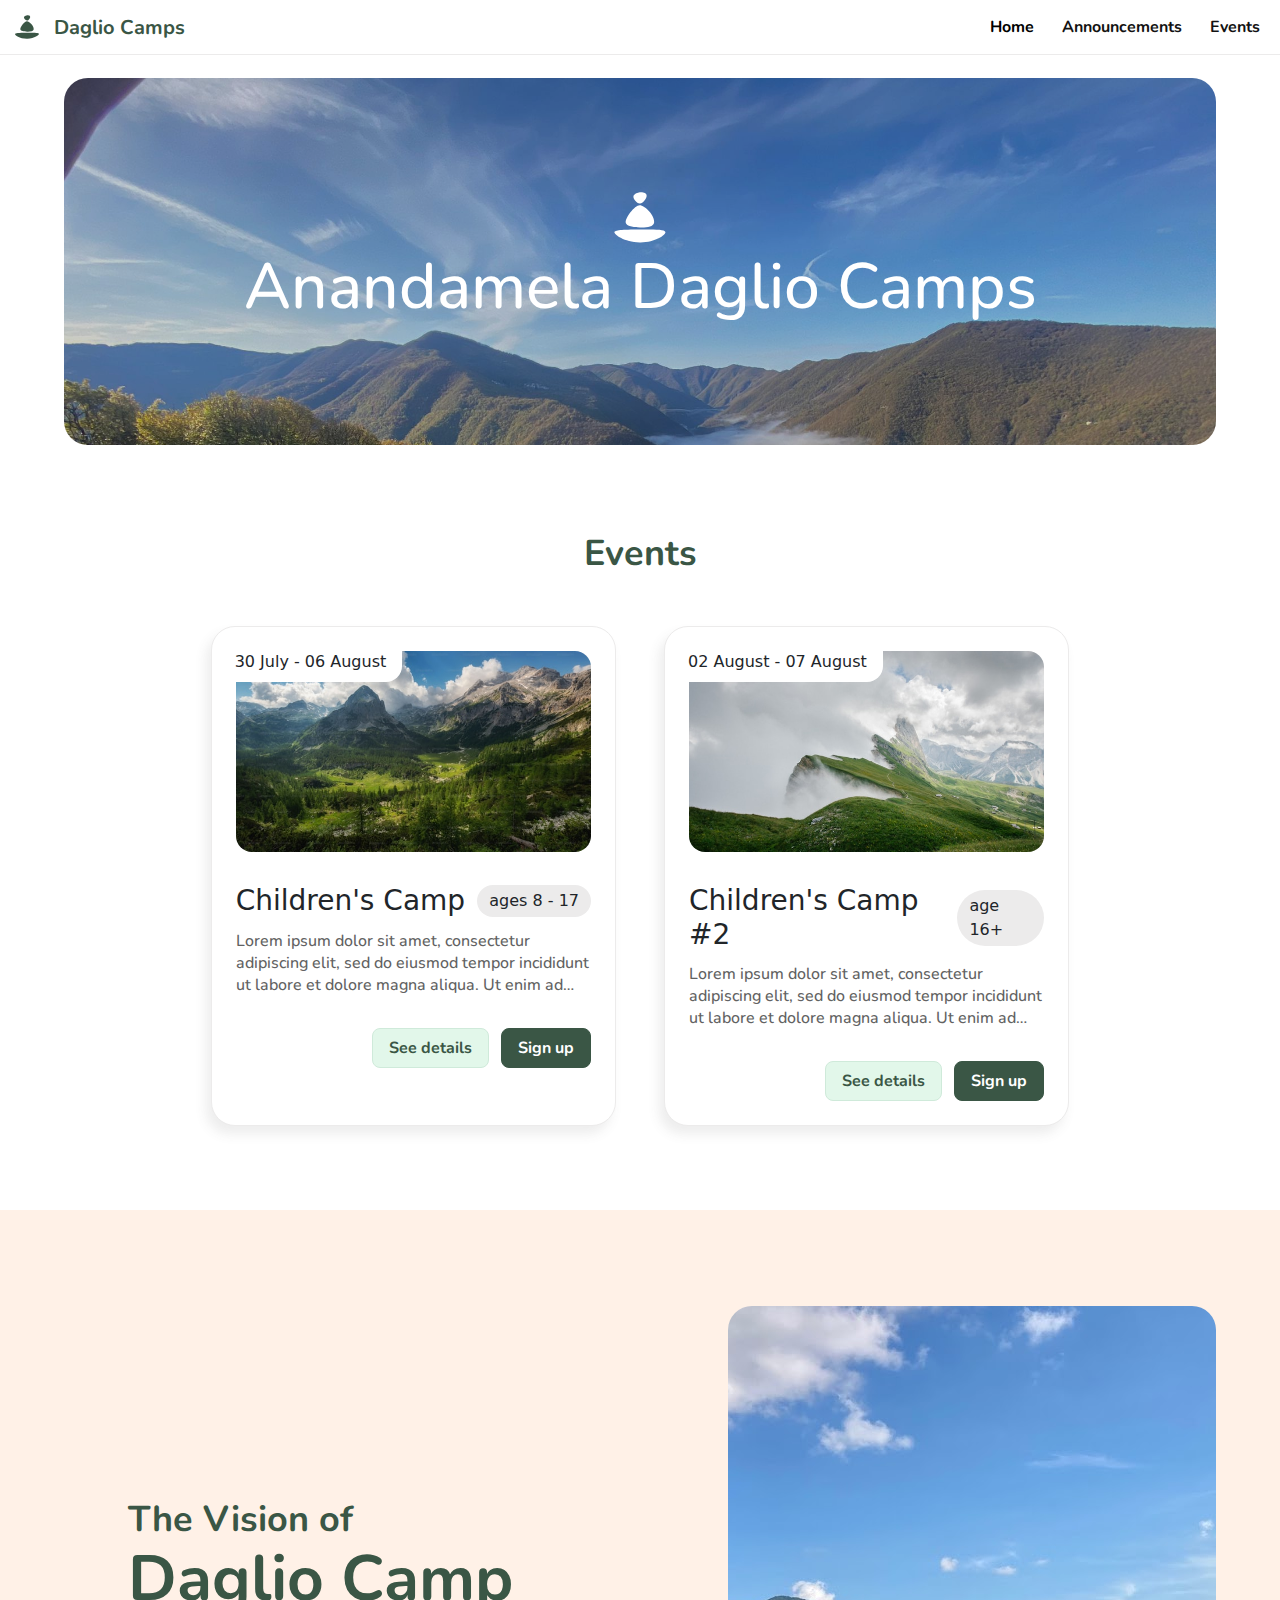
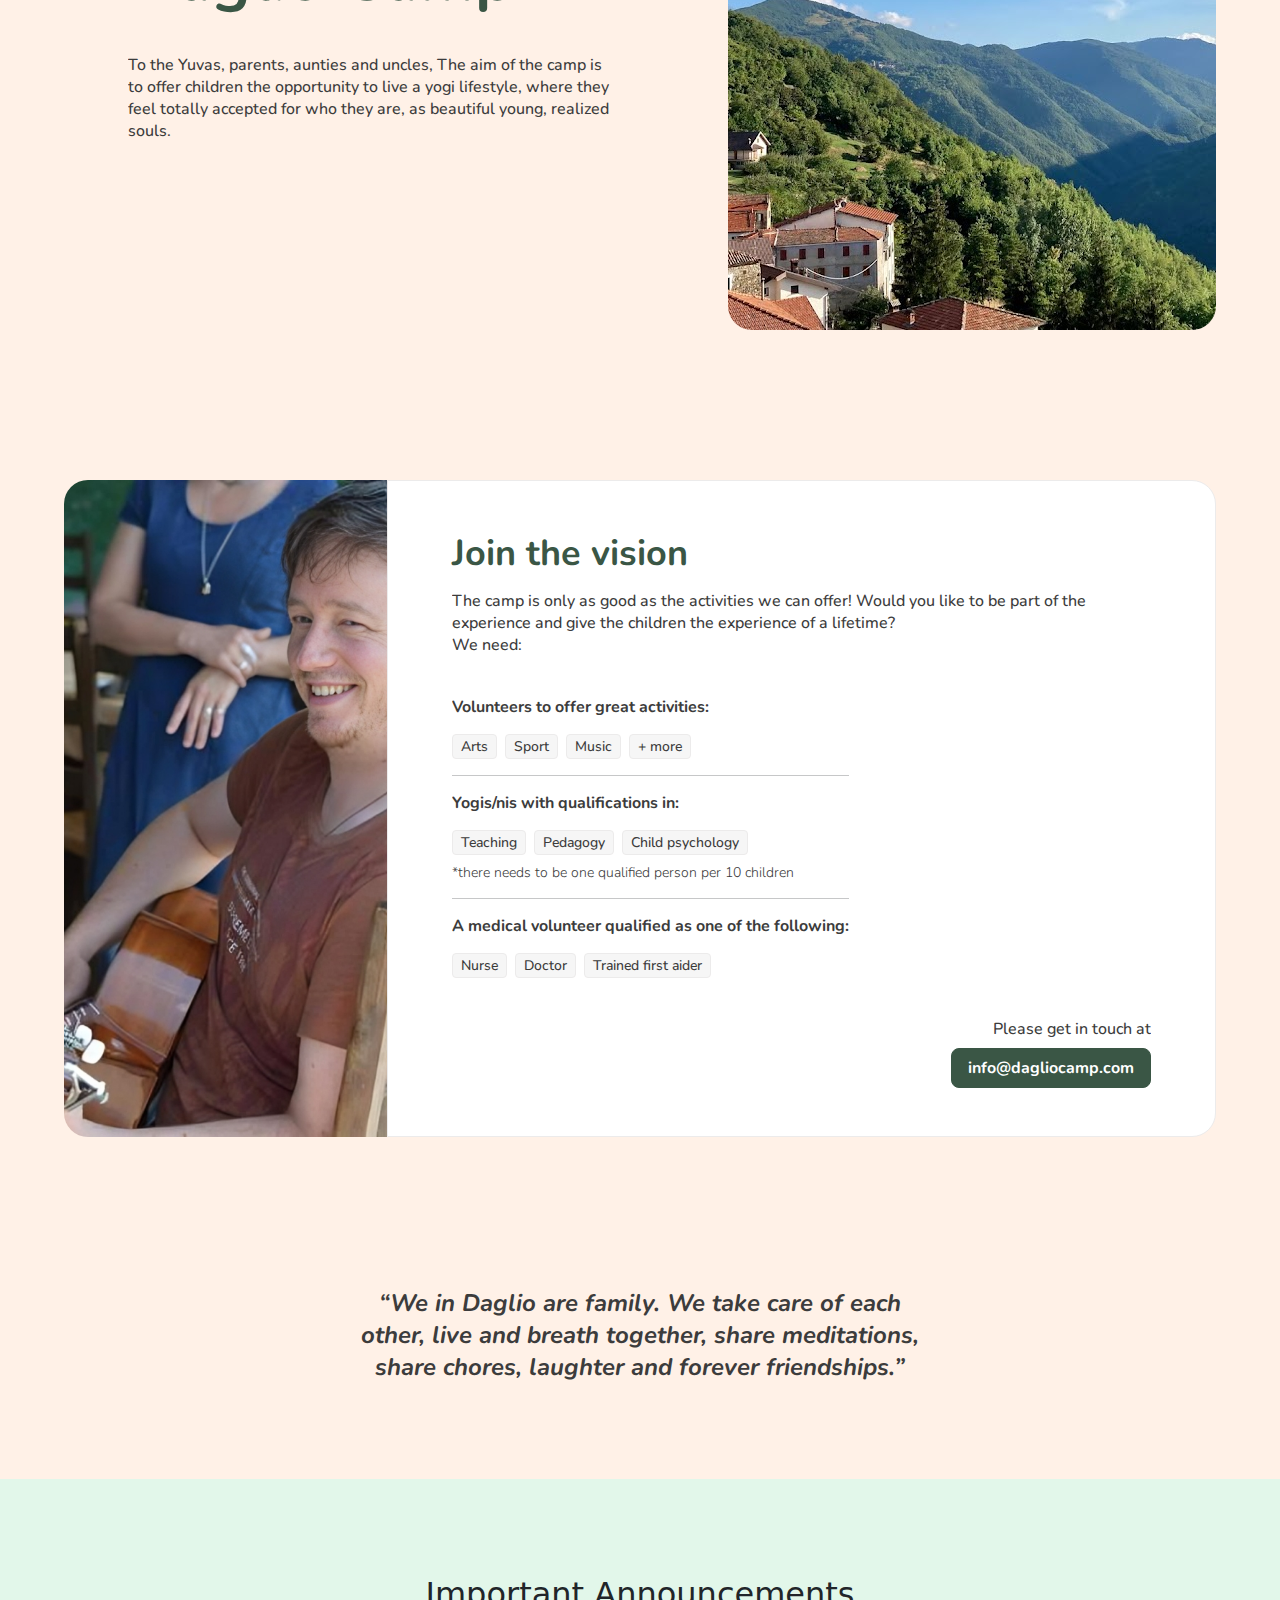
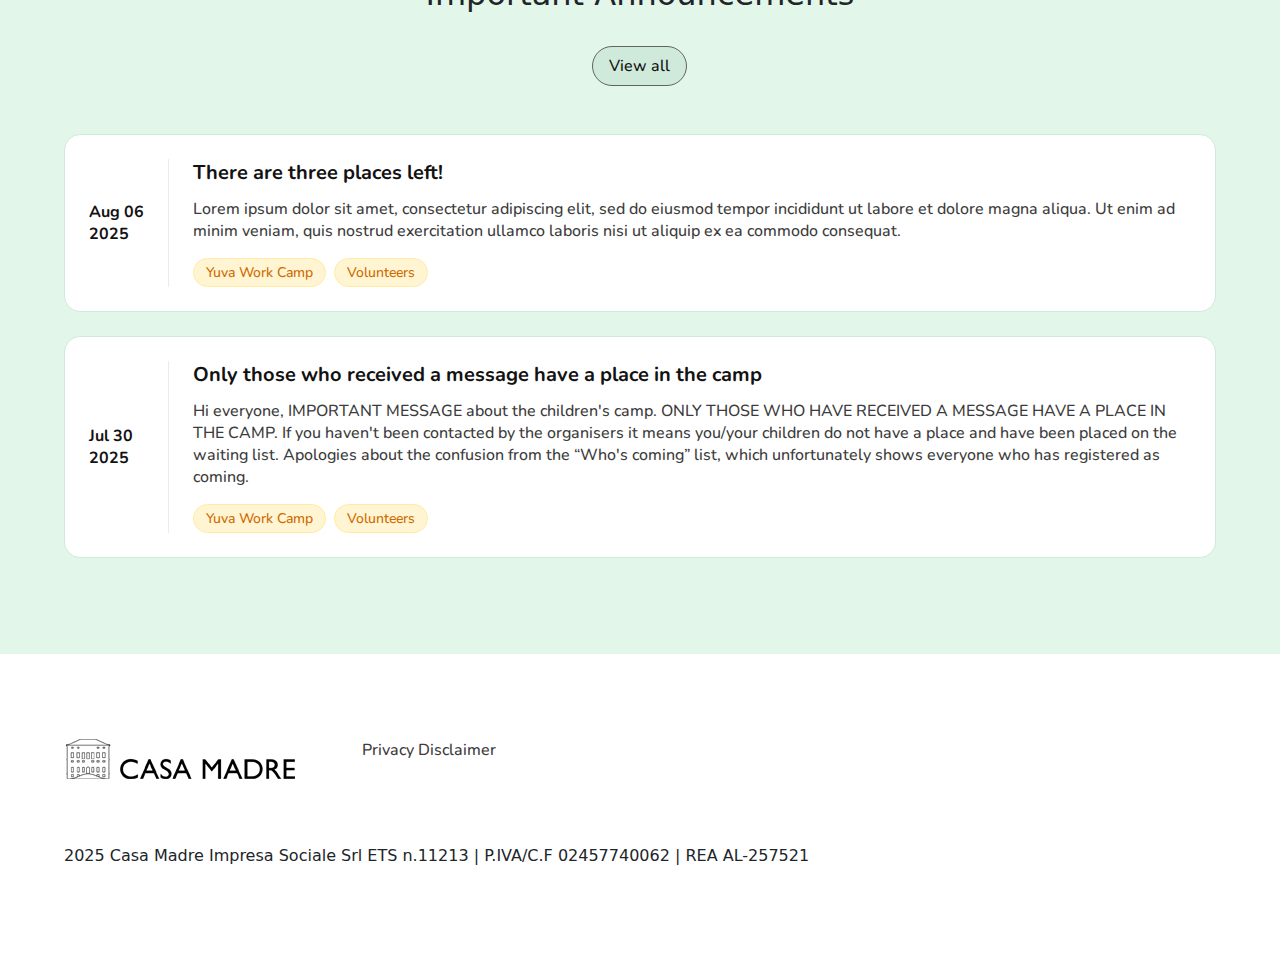
==== commit e9f10fbc: "REgistration form Children" ====
--- a/index.html
+++ b/index.html
@@ -4,17 +4,7 @@
 <head>
     <meta charset="UTF-8">
     <meta name="viewport" content="width=device-width, initial-scale=1">
-    <!-- TODO: All of these meta tags -->
-    <meta name="description" content="Your website description here">
-    <meta name="keywords" content="your, keywords, here">
-    <meta name="author" content="Your Name">
     <meta http-equiv="X-UA-Compatible" content="IE=edge">
-    <meta name="robots" content="index, follow">
-    <meta property="og:title" content="Your Website Title">
-    <meta property="og:description" content="Your website description here">
-    <meta property="og:image" content="your-image-url.jpg">
-    <meta property="og:url" content="your-website-url">
-    <meta name="twitter:card" content="summary_large_image">
 
     <title>Daglio Camp</title>
 
@@ -27,10 +17,24 @@
     <link rel="stylesheet" href="./css/web-container.css">
     <link rel="stylesheet" href="./css/flex.css">
     <link rel="stylesheet" href="./css/navbar.css">
+    <link rel="stylesheet" href="./css/footer.css">
     <link rel="stylesheet" href="./css/index.css">
 
-    <!-- Favicon -->
-    <!-- <link rel="icon" type="image/png" href="favicon.png"> -->
+    <!-- Basic favicon for most browsers -->
+    <link rel="icon" type="image/x-icon" href="./assets/favicons/favicon.png">
+
+    <!-- Favicon for modern browsers (recommended) -->
+    <!-- <link rel="icon" type="image/png" sizes="16x16" href="/path/to/favicon-16x16.png">
+    <link rel="icon" type="image/png" sizes="32x32" href="/path/to/favicon-32x32.png"> -->
+
+    <!-- Apple Touch Icon (for iOS devices) -->
+    <!-- <link rel="apple-touch-icon" sizes="180x180" href="/path/to/apple-touch-icon.png"> -->
+
+    <!-- Large favicon for Windows and desktop shortcuts -->
+    <!-- <link rel="icon" type="image/png" sizes="96x96" href="/path/to/favicon-96x96.png"> -->
+
+    <!-- WordPress-sized favicon (optional) -->
+    <!-- <link rel="icon" type="image/png" sizes="512x512" href="/path/to/favicon-512x512.png"> -->
 </head>
 
 <body>
@@ -39,7 +43,7 @@
         <div class="container-xxl">
             <a class="navbar-brand" href="#">
                 <img src="./assets/logo.svg" alt="Logo" width="30" height="24" class="d-inline-block align-text-top">
-                Daglio Camp
+                Daglio Camps
             </a>
             <button class="navbar-toggler ms-auto" type="button" data-bs-toggle="collapse"
                 data-bs-target="#navbarTogglerDemo03" aria-controls="navbarTogglerDemo03" aria-expanded="false"
@@ -70,7 +74,7 @@
         <section id="hero-section">
             <div id="hero-card">
                 <img src="./assets/logo-hero.svg" alt="logo">
-                <h1>Daglio Camp</h1>
+                <h1>Anandamela Daglio Camps</h1>
             </div>
         </section>
         <!-- End Hero Section -->
@@ -180,7 +184,9 @@
                     </div>
                     <div id="join-the-vision-info-container">
                         <p>Please get in touch at</p>
-                        <button href="mailto:info@dagliocamp.com" class="btn btn-primary">info@dagliocamp.com</button>
+                        <a href="mailto:info@dagliocamp.com">
+                            <button class="btn btn-primary">info@dagliocamp.com</button>
+                        </a>
                     </div>
                 </div>
             </div>
@@ -259,9 +265,6 @@
 
     <!-- Bootstrap 5 JavaScript Bundle with Popper -->
     <script src="https://cdn.jsdelivr.net/npm/bootstrap@5.3.2/dist/js/bootstrap.bundle.min.js"></script>
-
-    <!-- Custom JavaScript (Optional) -->
-    <!-- <script src="script.js"></script> -->
 </body>
 
 </html>--- a/css/footer.css
+++ b/css/footer.css
@@ -0,0 +1,37 @@
+section#footer {
+    display: flex;
+    flex-direction: column;
+    justify-content: center;
+    align-items: flex-start;
+    gap: var(--huge, 64px);
+}
+
+#footer-top-section {
+    display: flex;
+    flex-wrap: wrap;
+    align-items: flex-start;
+    gap: var(--huge, 64px);
+    align-self: stretch;
+}
+
+#footer-links a {
+    color: var(--Neutrals-darkest-grey, #3C3C3C);
+    text-overflow: ellipsis;
+
+    /* Medium/body-l */
+    font-family: Nunito;
+    font-size: var(--Font-size-body-l, 16px);
+    font-style: normal;
+    font-weight: 500;
+    line-height: normal;
+}
+
+#footer-links a:hover {
+    text-decoration: underline;
+}
+
+@media only screen and (max-width: 478px) {
+    #footer-top-section {
+        flex-direction: column-reverse;
+    }
+}--- a/css/index.css
+++ b/css/index.css
@@ -57,6 +57,8 @@
     background-size: cover;
     background-repeat: no-repeat;
     background-position: top;
+    padding-left: 12px;
+    padding-right: 12px;
 
     width: 100%;
     height: 367px;
@@ -593,38 +595,6 @@
     line-height: normal;
 }
 
-section#footer {
-    display: flex;
-    flex-direction: column;
-    justify-content: center;
-    align-items: flex-start;
-    gap: var(--huge, 64px);
-}
-
-#footer-top-section {
-    display: flex;
-    flex-wrap: wrap;
-    align-items: flex-start;
-    gap: var(--huge, 64px);
-    align-self: stretch;
-}
-
-#footer-links a {
-    color: var(--Neutrals-darkest-grey, #3C3C3C);
-    text-overflow: ellipsis;
-
-    /* Medium/body-l */
-    font-family: Nunito;
-    font-size: var(--Font-size-body-l, 16px);
-    font-style: normal;
-    font-weight: 500;
-    line-height: normal;
-}
-
-#footer-links a:hover {
-    text-decoration: underline;
-}
-
 @media only screen and (max-width: 768px) {
     #hero-card {
         border-radius: 0;
@@ -711,10 +681,4 @@
         display: flex;
         justify-content: flex-start;
     }
-}
-
-@media only screen and (max-width: 478px) {
-    #footer-top-section {
-        flex-direction: column-reverse;
-    }
 }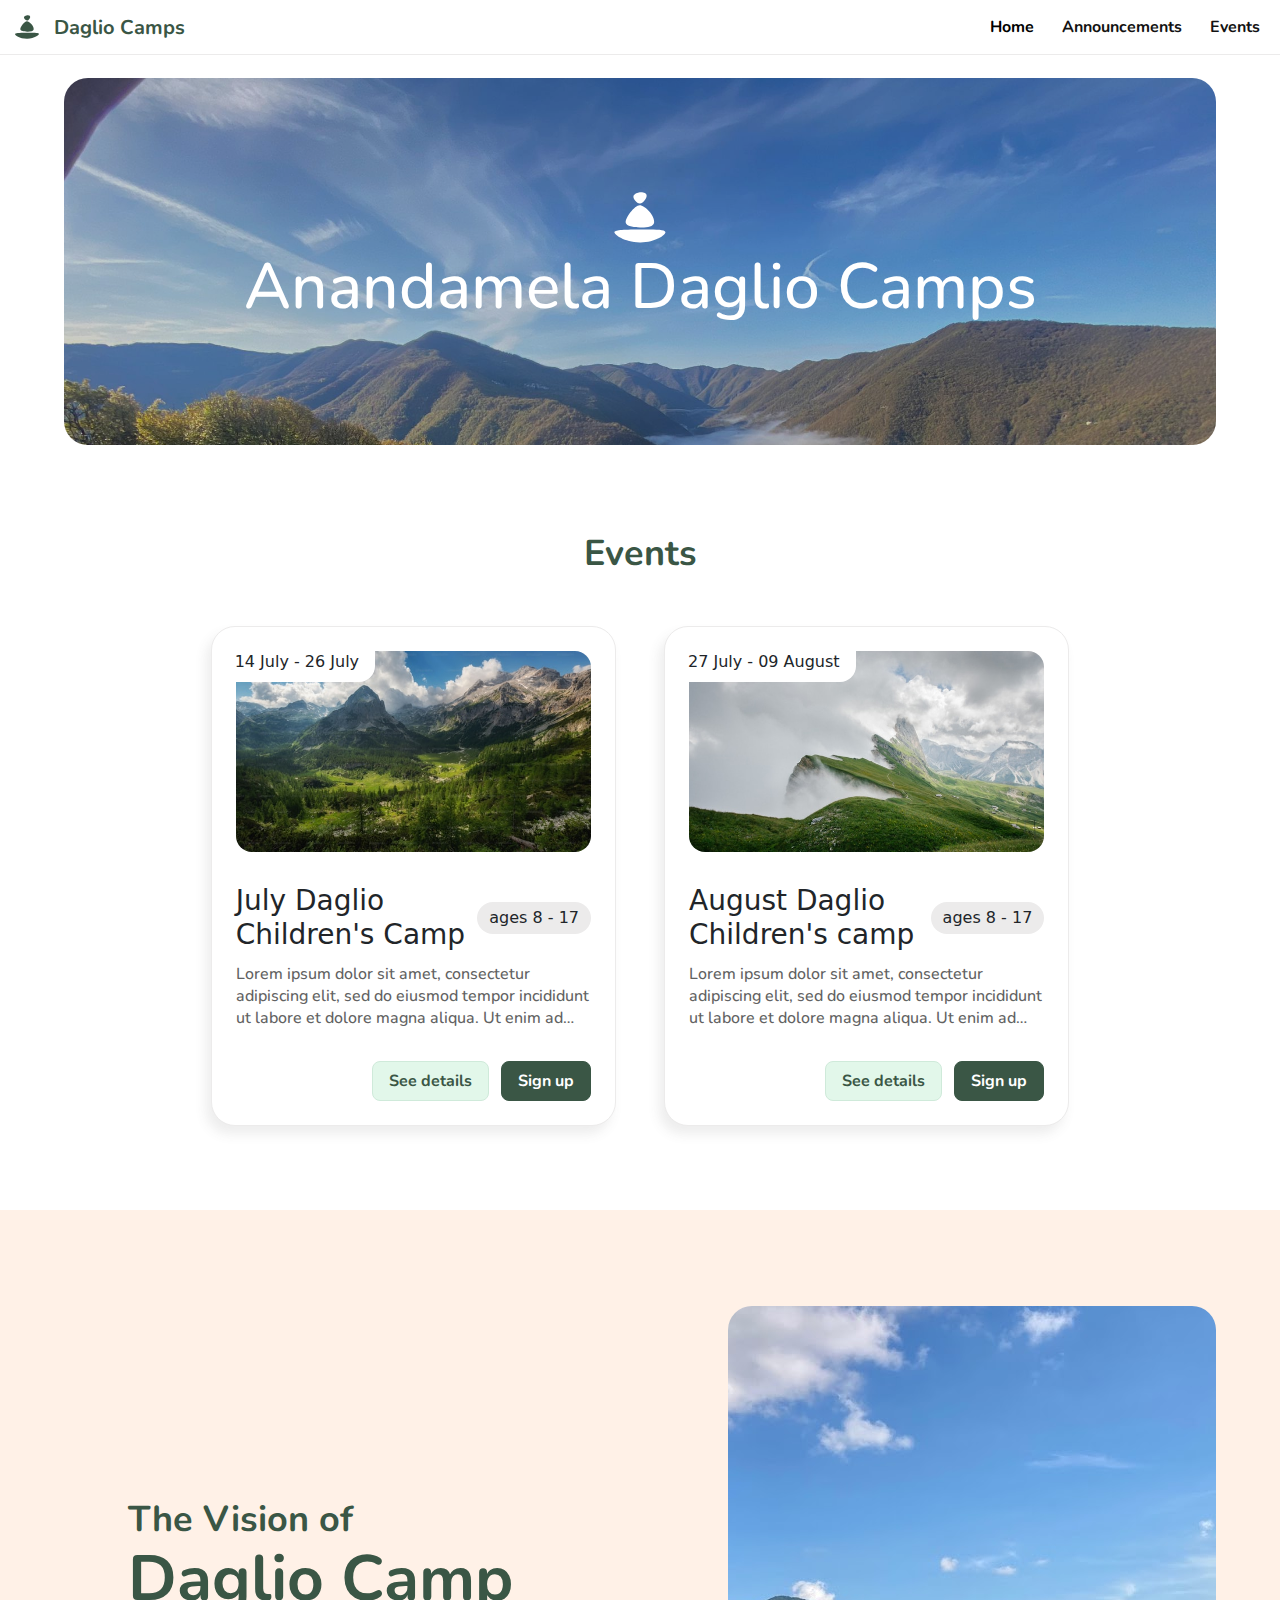
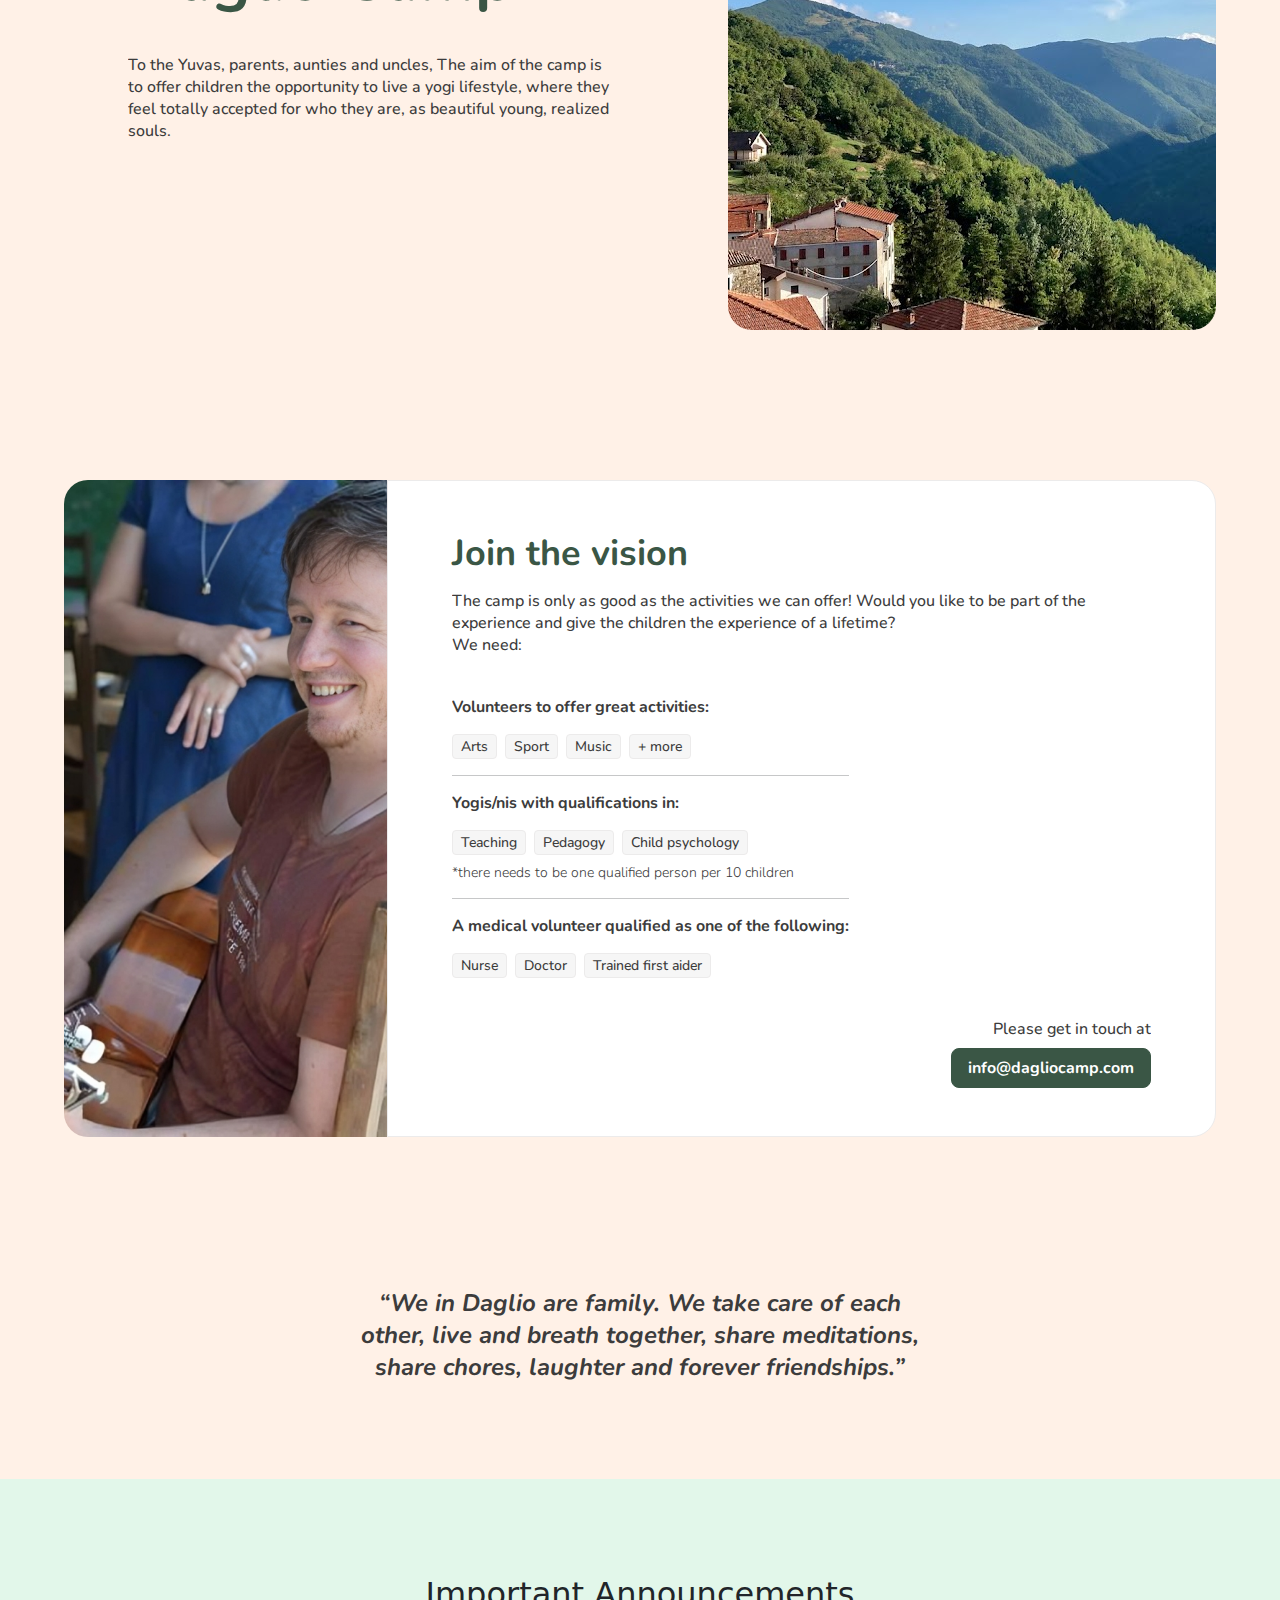
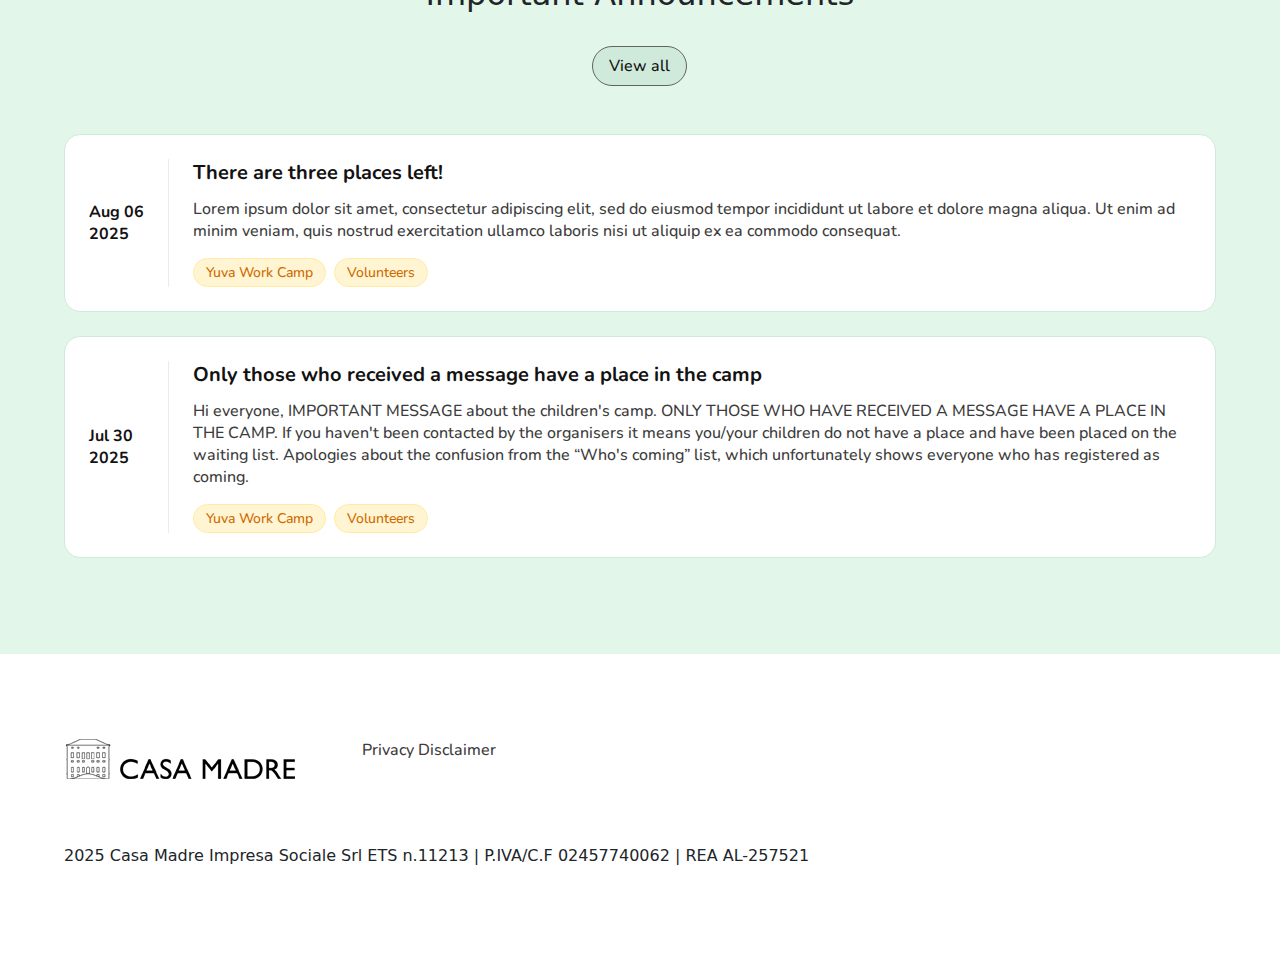
==== commit 6a14c67e: "Camp names" ====
--- a/index.html
+++ b/index.html
@@ -86,12 +86,12 @@
             <div class="event-tile-container wrap">
                 <div class="event-tile">
                     <div class="event-tile-header">
-                        <span class="event-tile-date">30 July - 06 August</span>
+                        <span class="event-tile-date">14 July - 26 July</span>
                         <div class="event-tile-background"></div>
                     </div>
                     <div class="event-tile-content">
-                        <div class="event-tile-title-section wrap">
-                            <h3 class="event-tile-title">Children's Camp</h3>
+                        <div class="event-tile-title-section">
+                            <h3 class="event-tile-title">July Daglio Children's Camp</h3>
                             <span class="tag event-tile-age-restriction">ages 8 - 17</span>
                         </div>
                         <p class="event-tile-body-text">Lorem ipsum dolor sit amet, consectetur adipiscing elit, sed do
@@ -108,13 +108,13 @@
                 </div>
                 <div class="event-tile">
                     <div class="event-tile-header">
-                        <span class="event-tile-date">02 August - 07 August</span>
+                        <span class="event-tile-date">27 July - 09 August</span>
                         <div class="event-tile-background"></div>
                     </div>
                     <div class="event-tile-content">
                         <div class="event-tile-title-section">
-                            <h3 class="event-tile-title">Children's Camp #2</h3>
-                            <span class="tag event-tile-age-restriction">age 16+</span>
+                            <h3 class="event-tile-title">August Daglio Children's camp</h3>
+                            <span class="tag event-tile-age-restriction">ages 8 - 17</span>
                         </div>
                         <p class="event-tile-body-text">Lorem ipsum dolor sit amet, consectetur adipiscing elit, sed do
                             eiusmod tempor incididunt ut
--- a/css/index.css
+++ b/css/index.css
@@ -203,6 +203,7 @@
 
     border-radius: var(--x-large, 100px);
     background: var(--Neutrals-lighter-grey, #ECEBEB);
+    white-space: nowrap;
 }
 
 .event-tile-body-text {
